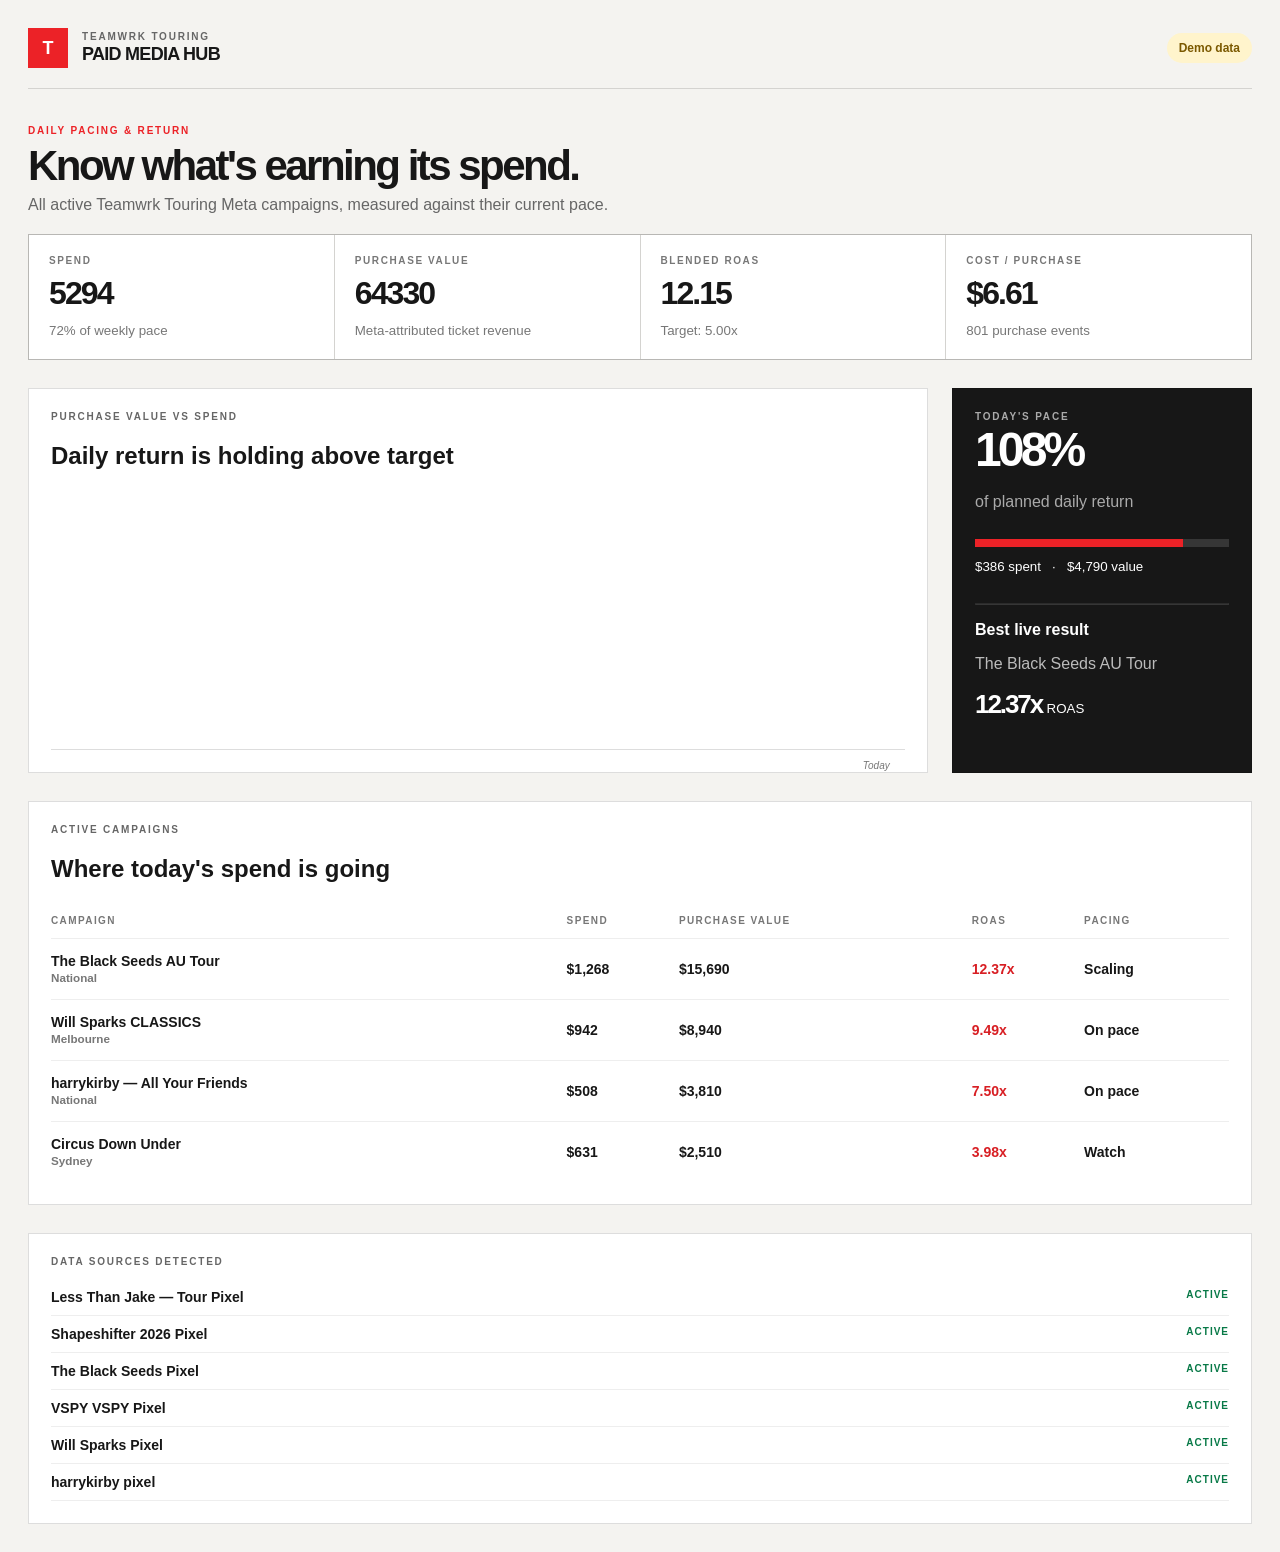
==== docs/index.html @ 202d3df2 "Add files via upload" ====
<!doctype html>
<html lang="en">
<head>
  <meta charset="utf-8" />
  <meta name="viewport" content="width=device-width,initial-scale=1" />
  <title>Teamwrk Touring — Paid Media Hub</title>
  <style>
    :root{--red:#ec2227;--ink:#171717;--paper:#f4f3f0}*{box-sizing:border-box}body{margin:0;background:var(--paper);color:var(--ink);font-family:Arial,Helvetica,sans-serif}.wrap{max-width:1400px;margin:auto;padding:28px}.top{display:flex;justify-content:space-between;align-items:center;border-bottom:1px solid #0002;padding-bottom:20px}.brand{display:flex;align-items:center;gap:14px}.mark{display:grid;place-items:center;background:var(--red);color:#fff;width:40px;height:40px;font-size:18px;font-weight:900}.eyebrow{margin:0;font-size:10px;letter-spacing:.18em;font-weight:bold;color:#666;text-transform:uppercase}.title{margin:2px 0 0;font-size:18px;letter-spacing:-.04em}.status{background:#fff4cc;color:#7b5900;padding:8px 12px;border-radius:999px;font-size:12px;font-weight:bold}.intro{padding:36px 0 20px}.intro .eyebrow{color:var(--red)}h1{font-size:42px;letter-spacing:-.06em;margin:6px 0}.intro p{margin:0;color:#666}.metrics{display:grid;grid-template-columns:repeat(4,1fr);gap:1px;background:#0002;border:1px solid #0002}.metric{background:#fff;padding:20px}.metric label{display:block;font-size:10px;font-weight:bold;letter-spacing:.16em;text-transform:uppercase;color:#777}.metric strong{display:block;font-size:32px;letter-spacing:-.06em;margin:9px 0}.metric small{color:#777}.grid{display:grid;grid-template-columns:1fr 300px;gap:24px;margin-top:28px}.card{background:#fff;border:1px solid #0002;padding:22px}.chart{height:260px;display:flex;align-items:end;gap:12px;border-bottom:1px solid #0002;padding:20px 4px 0}.bar{flex:1;min-width:8px;background:linear-gradient(#ec2227,#ff8b8b);position:relative}.bar:after{content:attr(data-day);position:absolute;bottom:-22px;left:50%;transform:translateX(-50%);font-size:10px;color:#777}.pace{background:#171717;color:#fff}.pace strong{font-size:48px;letter-spacing:-.08em}.track{height:8px;background:#fff2;margin:28px 0 10px}.track i{display:block;height:100%;width:82%;background:var(--red)}table{width:100%;border-collapse:collapse;margin-top:12px}th{text-align:left;padding:12px 0;font-size:10px;letter-spacing:.14em;text-transform:uppercase;color:#777}td{padding:14px 0;border-top:1px solid #0001;font-size:14px;font-weight:600}.roas{color:#d81f24;font-weight:900}.sources{margin-top:28px}.sources li{display:flex;justify-content:space-between;padding:10px 0;border-bottom:1px solid #0001;font-size:14px;font-weight:bold}.active{font-size:10px;letter-spacing:.1em;text-transform:uppercase;color:#087947}@media(max-width:760px){.wrap{padding:16px}.metrics{grid-template-columns:repeat(2,1fr)}.grid{grid-template-columns:1fr}h1{font-size:34px}.top{align-items:flex-start}.status{font-size:10px}.card{overflow-x:auto}}
  </style>
</head>
<body>
<main class="wrap">
  <header class="top"><div class="brand"><div class="mark">T</div><div><p class="eyebrow">Teamwrk Touring</p><h2 class="title">PAID MEDIA HUB</h2></div></div><span class="status" id="status">Demo data</span></header>
  <section class="intro"><p class="eyebrow">Daily pacing & return</p><h1>Know what&apos;s earning its spend.</h1><p>All active Teamwrk Touring Meta campaigns, measured against their current pace.</p></section>
  <section class="metrics"><div class="metric"><label>Spend</label><strong id="spend">$5,294</strong><small>72% of weekly pace</small></div><div class="metric"><label>Purchase value</label><strong id="value">$64,330</strong><small>Meta-attributed ticket revenue</small></div><div class="metric"><label>Blended ROAS</label><strong id="roas">12.15x</strong><small>Target: 5.00x</small></div><div class="metric"><label>Cost / purchase</label><strong>$6.61</strong><small>801 purchase events</small></div></section>
  <section class="grid"><div class="card"><p class="eyebrow">Purchase value vs spend</p><h2>Daily return is holding above target</h2><div class="chart" id="chart"></div></div><aside class="card pace"><p class="eyebrow" style="color:#aaa">Today&apos;s pace</p><strong>108%</strong><p style="color:#aaa">of planned daily return</p><div class="track"><i></i></div><small>$386 spent &nbsp; · &nbsp; $4,790 value</small><hr style="border-color:#fff2;margin:28px 0 16px"><b>Best live result</b><p style="color:#bbb">The Black Seeds AU Tour</p><strong style="font-size:26px">12.37x</strong> <small>ROAS</small></aside></section>
  <section class="card" style="margin-top:28px"><p class="eyebrow">Active campaigns</p><h2>Where today&apos;s spend is going</h2><table><thead><tr><th>Campaign</th><th>Spend</th><th>Purchase value</th><th>ROAS</th><th>Pacing</th></tr></thead><tbody id="campaigns"></tbody></table></section>
  <section class="card sources"><p class="eyebrow">Data sources detected</p><ul id="sources" style="list-style:none;padding:0;margin:12px 0 0"></ul></section>
</main>
<script>
const demo={summary:{spend:5294,value:64330,roas:12.15},daily:[2190,2780,1470,2150,3420,3060,3770,4310,4070,3360,4850,5270,5060,4790],campaigns:[["The Black Seeds AU Tour","National","$1,268","$15,690","12.37x","Scaling"],["Will Sparks CLASSICS","Melbourne","$942","$8,940","9.49x","On pace"],["harrykirby — All Your Friends","National","$508","$3,810","7.50x","On pace"],["Circus Down Under","Sydney","$631","$2,510","3.98x","Watch"]],sources:["Less Than Jake — Tour Pixel","Shapeshifter 2026 Pixel","The Black Seeds Pixel","VSPY VSPY Pixel","Will Sparks Pixel","harrykirby pixel"]};
function render(d){document.querySelector("#spend").textContent=d.summary.spend;document.querySelector("#value").textContent=d.summary.value;document.querySelector("#roas").textContent=d.summary.roas;const max=Math.max(...d.daily);document.querySelector("#chart").innerHTML=d.daily.map((v,i)=>'<i class="bar" data-day="'+(i===d.daily.length-1?"Today":"")+'" style="height:"+(v/max*92)+"%"></i>').join("");document.querySelector("#campaigns").innerHTML=d.campaigns.map(c=>'<tr><td>'+c[0]+'<br><small style="color:#777">'+c[1]+'</small></td><td>'+c[2]+'</td><td>'+c[3]+'</td><td class="roas">'+c[4]+'</td><td>'+c[5]+'</td></tr>').join("");document.querySelector("#sources").innerHTML=d.sources.map(s=>'<li><span>'+s+'</span><span class="active">Active</span></li>').join("")}
render(demo);fetch("./data/meta-insights.json").then(r=>r.ok?r.json():Promise.reject()).then(d=>{if(d.summary){render(d);document.querySelector("#status").textContent="Live Meta data";document.querySelector("#status").style.cssText="background:#dff7e9;color:#087947"}}).catch(()=>{});
</script>
</body></html>
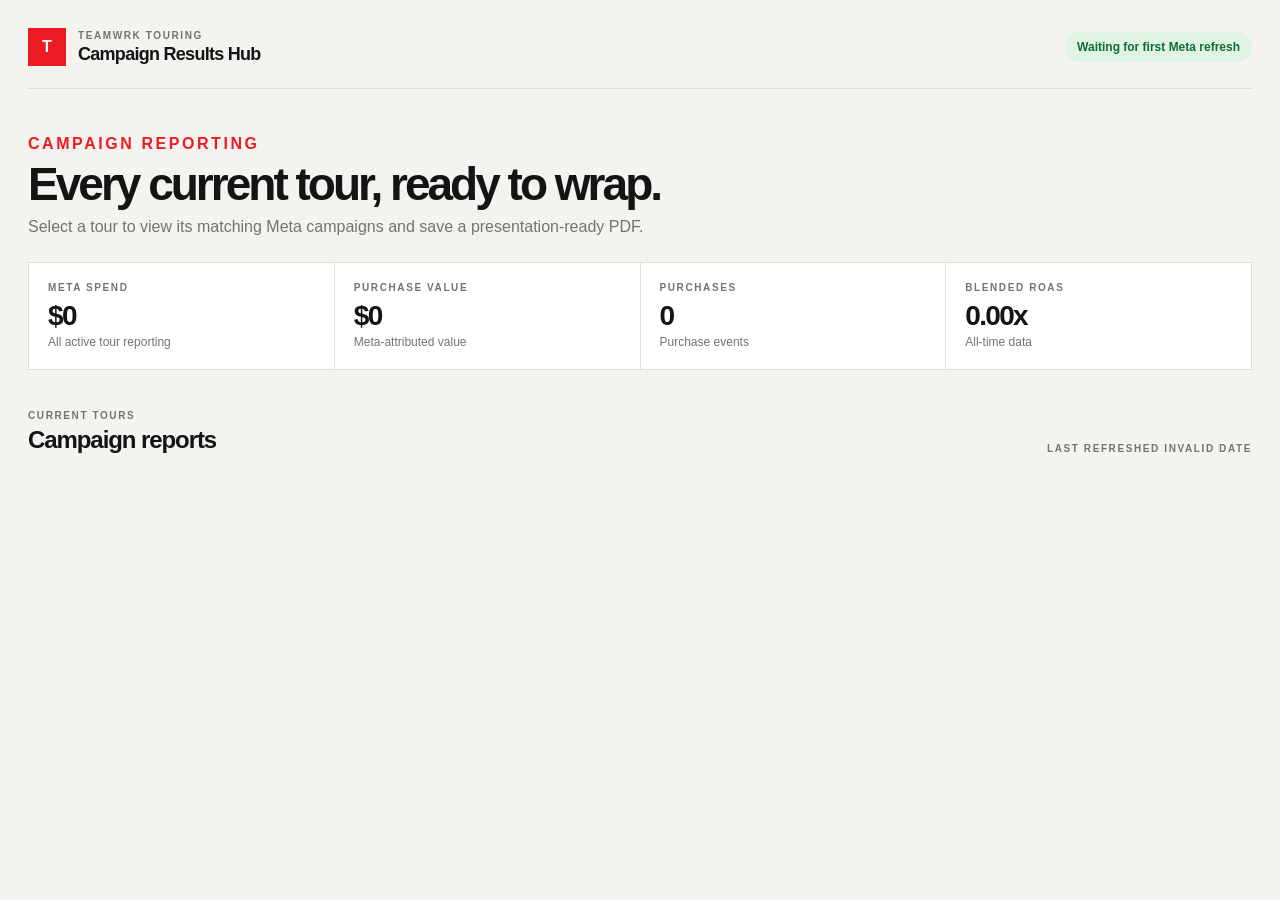
==== commit 836b6d3a: "Add files via upload" ====
--- a/docs/index.html
+++ b/docs/index.html
@@ -1,25 +1,7 @@
 <!doctype html>
-<html lang="en">
-<head>
-  <meta charset="utf-8" />
-  <meta name="viewport" content="width=device-width,initial-scale=1" />
-  <title>Teamwrk Touring — Paid Media Hub</title>
-  <style>
-    :root{--red:#ec2227;--ink:#171717;--paper:#f4f3f0}*{box-sizing:border-box}body{margin:0;background:var(--paper);color:var(--ink);font-family:Arial,Helvetica,sans-serif}.wrap{max-width:1400px;margin:auto;padding:28px}.top{display:flex;justify-content:space-between;align-items:center;border-bottom:1px solid #0002;padding-bottom:20px}.brand{display:flex;align-items:center;gap:14px}.mark{display:grid;place-items:center;background:var(--red);color:#fff;width:40px;height:40px;font-size:18px;font-weight:900}.eyebrow{margin:0;font-size:10px;letter-spacing:.18em;font-weight:bold;color:#666;text-transform:uppercase}.title{margin:2px 0 0;font-size:18px;letter-spacing:-.04em}.status{background:#fff4cc;color:#7b5900;padding:8px 12px;border-radius:999px;font-size:12px;font-weight:bold}.intro{padding:36px 0 20px}.intro .eyebrow{color:var(--red)}h1{font-size:42px;letter-spacing:-.06em;margin:6px 0}.intro p{margin:0;color:#666}.metrics{display:grid;grid-template-columns:repeat(4,1fr);gap:1px;background:#0002;border:1px solid #0002}.metric{background:#fff;padding:20px}.metric label{display:block;font-size:10px;font-weight:bold;letter-spacing:.16em;text-transform:uppercase;color:#777}.metric strong{display:block;font-size:32px;letter-spacing:-.06em;margin:9px 0}.metric small{color:#777}.grid{display:grid;grid-template-columns:1fr 300px;gap:24px;margin-top:28px}.card{background:#fff;border:1px solid #0002;padding:22px}.chart{height:260px;display:flex;align-items:end;gap:12px;border-bottom:1px solid #0002;padding:20px 4px 0}.bar{flex:1;min-width:8px;background:linear-gradient(#ec2227,#ff8b8b);position:relative}.bar:after{content:attr(data-day);position:absolute;bottom:-22px;left:50%;transform:translateX(-50%);font-size:10px;color:#777}.pace{background:#171717;color:#fff}.pace strong{font-size:48px;letter-spacing:-.08em}.track{height:8px;background:#fff2;margin:28px 0 10px}.track i{display:block;height:100%;width:82%;background:var(--red)}table{width:100%;border-collapse:collapse;margin-top:12px}th{text-align:left;padding:12px 0;font-size:10px;letter-spacing:.14em;text-transform:uppercase;color:#777}td{padding:14px 0;border-top:1px solid #0001;font-size:14px;font-weight:600}.roas{color:#d81f24;font-weight:900}.sources{margin-top:28px}.sources li{display:flex;justify-content:space-between;padding:10px 0;border-bottom:1px solid #0001;font-size:14px;font-weight:bold}.active{font-size:10px;letter-spacing:.1em;text-transform:uppercase;color:#087947}@media(max-width:760px){.wrap{padding:16px}.metrics{grid-template-columns:repeat(2,1fr)}.grid{grid-template-columns:1fr}h1{font-size:34px}.top{align-items:flex-start}.status{font-size:10px}.card{overflow-x:auto}}
-  </style>
-</head>
-<body>
-<main class="wrap">
-  <header class="top"><div class="brand"><div class="mark">T</div><div><p class="eyebrow">Teamwrk Touring</p><h2 class="title">PAID MEDIA HUB</h2></div></div><span class="status" id="status">Demo data</span></header>
-  <section class="intro"><p class="eyebrow">Daily pacing & return</p><h1>Know what&apos;s earning its spend.</h1><p>All active Teamwrk Touring Meta campaigns, measured against their current pace.</p></section>
-  <section class="metrics"><div class="metric"><label>Spend</label><strong id="spend">$5,294</strong><small>72% of weekly pace</small></div><div class="metric"><label>Purchase value</label><strong id="value">$64,330</strong><small>Meta-attributed ticket revenue</small></div><div class="metric"><label>Blended ROAS</label><strong id="roas">12.15x</strong><small>Target: 5.00x</small></div><div class="metric"><label>Cost / purchase</label><strong>$6.61</strong><small>801 purchase events</small></div></section>
-  <section class="grid"><div class="card"><p class="eyebrow">Purchase value vs spend</p><h2>Daily return is holding above target</h2><div class="chart" id="chart"></div></div><aside class="card pace"><p class="eyebrow" style="color:#aaa">Today&apos;s pace</p><strong>108%</strong><p style="color:#aaa">of planned daily return</p><div class="track"><i></i></div><small>$386 spent &nbsp; · &nbsp; $4,790 value</small><hr style="border-color:#fff2;margin:28px 0 16px"><b>Best live result</b><p style="color:#bbb">The Black Seeds AU Tour</p><strong style="font-size:26px">12.37x</strong> <small>ROAS</small></aside></section>
-  <section class="card" style="margin-top:28px"><p class="eyebrow">Active campaigns</p><h2>Where today&apos;s spend is going</h2><table><thead><tr><th>Campaign</th><th>Spend</th><th>Purchase value</th><th>ROAS</th><th>Pacing</th></tr></thead><tbody id="campaigns"></tbody></table></section>
-  <section class="card sources"><p class="eyebrow">Data sources detected</p><ul id="sources" style="list-style:none;padding:0;margin:12px 0 0"></ul></section>
-</main>
-<script>
-const demo={summary:{spend:5294,value:64330,roas:12.15},daily:[2190,2780,1470,2150,3420,3060,3770,4310,4070,3360,4850,5270,5060,4790],campaigns:[["The Black Seeds AU Tour","National","$1,268","$15,690","12.37x","Scaling"],["Will Sparks CLASSICS","Melbourne","$942","$8,940","9.49x","On pace"],["harrykirby — All Your Friends","National","$508","$3,810","7.50x","On pace"],["Circus Down Under","Sydney","$631","$2,510","3.98x","Watch"]],sources:["Less Than Jake — Tour Pixel","Shapeshifter 2026 Pixel","The Black Seeds Pixel","VSPY VSPY Pixel","Will Sparks Pixel","harrykirby pixel"]};
-function render(d){document.querySelector("#spend").textContent=d.summary.spend;document.querySelector("#value").textContent=d.summary.value;document.querySelector("#roas").textContent=d.summary.roas;const max=Math.max(...d.daily);document.querySelector("#chart").innerHTML=d.daily.map((v,i)=>'<i class="bar" data-day="'+(i===d.daily.length-1?"Today":"")+'" style="height:"+(v/max*92)+"%"></i>').join("");document.querySelector("#campaigns").innerHTML=d.campaigns.map(c=>'<tr><td>'+c[0]+'<br><small style="color:#777">'+c[1]+'</small></td><td>'+c[2]+'</td><td>'+c[3]+'</td><td class="roas">'+c[4]+'</td><td>'+c[5]+'</td></tr>').join("");document.querySelector("#sources").innerHTML=d.sources.map(s=>'<li><span>'+s+'</span><span class="active">Active</span></li>').join("")}
-render(demo);fetch("./data/meta-insights.json").then(r=>r.ok?r.json():Promise.reject()).then(d=>{if(d.summary){render(d);document.querySelector("#status").textContent="Live Meta data";document.querySelector("#status").style.cssText="background:#dff7e9;color:#087947"}}).catch(()=>{});
-</script>
-</body></html>
+<html lang="en"><head><meta charset="utf-8"><meta name="viewport" content="width=device-width, initial-scale=1"><title>Teamwrk Touring | Campaign Results</title><style>
+:root{--red:#ed1c24;--ink:#141414;--muted:#737373;--line:#dedddb;--paper:#f4f3f0;--white:#fff}*{box-sizing:border-box}body{margin:0;background:var(--paper);color:var(--ink);font-family:Arial,Helvetica,sans-serif}.shell{max-width:1280px;margin:auto;padding:28px}.top{display:flex;justify-content:space-between;align-items:center;border-bottom:1px solid var(--line);padding-bottom:22px}.brand{display:flex;align-items:center;gap:12px}.mark{width:38px;height:38px;display:grid;place-items:center;background:var(--red);color:#fff;font-weight:900}.eyebrow{font-size:10px;letter-spacing:.16em;text-transform:uppercase;color:var(--muted);font-weight:800;margin:0}.brand h1{font-size:18px;letter-spacing:-.04em;margin:3px 0 0}.live{font-size:12px;font-weight:bold;background:#e0f4e6;color:#126b35;padding:8px 12px;border-radius:999px}.intro{padding:46px 0 26px}.intro .eyebrow{color:var(--red)}.intro h2{font-size:46px;letter-spacing:-.065em;line-height:.96;max-width:650px;margin:9px 0 12px}.intro p{margin:0;color:var(--muted);font-size:16px}.summary{display:grid;grid-template-columns:repeat(4,1fr);gap:1px;background:var(--line);border:1px solid var(--line)}.stat{background:var(--white);padding:19px}.stat strong{font-size:28px;letter-spacing:-.06em;display:block;margin-top:7px}.stat small{font-size:12px;color:var(--muted)}.section-head{display:flex;justify-content:space-between;align-items:end;margin:40px 0 14px}.section-head h3{font-size:24px;letter-spacing:-.045em;margin:5px 0 0}.tour-grid{display:grid;grid-template-columns:repeat(3,1fr);gap:12px}.tour{appearance:none;width:100%;text-align:left;border:1px solid var(--line);background:#fff;padding:19px;cursor:pointer;min-height:162px;transition:.15s}.tour:hover,.tour:focus{border-color:var(--ink);transform:translateY(-2px)}.tour .tour-top{display:flex;justify-content:space-between;gap:12px}.tour h4{font-size:20px;letter-spacing:-.045em;margin:8px 0}.tour p{font-size:12px;color:var(--muted);margin:0;line-height:1.45}.badge{font-size:10px;text-transform:uppercase;letter-spacing:.1em;font-weight:bold;color:var(--red);white-space:nowrap}.amount{margin-top:19px;font-size:13px;font-weight:bold}.amount b{font-size:17px;letter-spacing:-.04em}dialog{width:min(940px,calc(100vw - 28px));border:0;padding:0;box-shadow:0 24px 80px #0005;background:#fff}.dialog-bar{display:flex;justify-content:space-between;align-items:center;padding:16px 20px;border-bottom:1px solid var(--line);position:sticky;top:0;background:#fff;z-index:1}.dialog-bar button{appearance:none;border:0;background:var(--ink);color:#fff;padding:11px 14px;font-weight:bold;cursor:pointer}.dialog-bar .close{background:#eee;color:#222}.report{padding:34px}.report-title{display:flex;justify-content:space-between;gap:20px;border-bottom:3px solid var(--ink);padding-bottom:22px}.report-title h2{margin:6px 0 0;font-size:38px;letter-spacing:-.06em}.report-title p{color:var(--muted);margin:6px 0 0;font-size:13px}.report-metrics{display:grid;grid-template-columns:repeat(4,1fr);gap:1px;background:var(--line);border:1px solid var(--line);margin:26px 0}.report-metrics div{background:#f7f7f6;padding:17px}.report-metrics strong{font-size:24px;letter-spacing:-.05em;display:block;margin-top:5px}table{border-collapse:collapse;width:100%;font-size:13px}th{text-align:left;text-transform:uppercase;letter-spacing:.1em;color:var(--muted);font-size:10px;padding:11px 8px;border-bottom:1px solid var(--line)}td{padding:14px 8px;border-bottom:1px solid var(--line);vertical-align:top}td:not(:first-child),th:not(:first-child){text-align:right}.report-footer{font-size:11px;color:var(--muted);margin-top:24px}.no-results{padding:24px;background:#f7f7f6;color:var(--muted)}@media(max-width:800px){.shell{padding:18px}.intro h2{font-size:37px}.summary,.report-metrics{grid-template-columns:repeat(2,1fr)}.tour-grid{grid-template-columns:1fr}.report{padding:22px}.report-title h2{font-size:31px}.report-title{display:block}.dialog-bar{align-items:flex-start;gap:12px}}@media print{body{background:#fff}.dialog-bar{display:none}dialog{display:block!important;position:static;width:100%;box-shadow:none}.report{padding:0}.report-title h2{font-size:30px}.report-metrics strong{font-size:20px}@page{size:A4;margin:14mm}}
+</style></head><body><main class="shell"><header class="top"><div class="brand"><div class="mark">T</div><div><p class="eyebrow">Teamwrk Touring</p><h1>Campaign Results Hub</h1></div></div><span class="live" id="status">Loading Meta data</span></header><section class="intro"><p class="eyebrow">Campaign reporting</p><h2>Every current tour, ready to wrap.</h2><p>Select a tour to view its matching Meta campaigns and save a presentation-ready PDF.</p></section><section class="summary" id="summary"></section><section><div class="section-head"><div><p class="eyebrow">Current tours</p><h3>Campaign reports</h3></div><p class="eyebrow" id="updated"></p></div><div class="tour-grid" id="tours"></div></section></main><dialog id="reportDialog"><div class="dialog-bar"><b>Tour campaign report</b><div><button id="downloadPdf">Download PDF</button><button class="close" id="closeDialog">Close</button></div></div><article class="report" id="report"></article></dialog><script>
+const tours=[['MKTO','Australian Tour',['mkto']],['Brother Ali','Australian Tour',['brother ali']],['Dan Does Footy','Podcast',['dan does footy','ddf']],['28 Days','30 Year Anniversary Tour',['28 days']],['VSPY VSPY','40th Anniversary Tour',['vspy']],['SOULWAVE','Dance Competition 2026',['soulwave']],['You Am I',"'Strung Up' Australian Tour",['you am i','yai']],['harrykirby','All Your Friends Tour',['harrykirby','harry kirby']],['Less Than Jake','Circus Down Under Tour',['less than jake','ltj','circus down under']],['Talib Kweli','Australian Tour 2026',['talib kweli']],['The Black Seeds','Australian Tour 2026',['the black seeds','black seeds']],['Eric Hutchinson','Australian Tour',['eric hutchinson']],['Shapeshifter','Soulstice 20th Anniversary Tour',['shapeshifter']],['Good Things Festival','2026',['good things']],['Clutch','Vegetable, Mineral, Man, Or Beast?',['clutch']],['Will Sparks','CLASSICS',['will sparks','classics']]];
+const fmt=n=>new Intl.NumberFormat('en-AU',{style:'currency',currency:'AUD',maximumFractionDigits:0}).format(n||0),int=n=>new Intl.NumberFormat('en-AU').format(n||0),sum=(r,k)=>r.reduce((a,x)=>a+(Number(x[k])||0),0),esc=s=>String(s).replace(/[&<>"']/g,c=>({'&':'&amp;','<':'&lt;','>':'&gt;','"':'&quot;',"'":'&#39;'}[c]));let meta={campaigns:[],totals:{}};function matching(t){return meta.campaigns.filter(c=>t[2].some(term=>c.name.toLowerCase().includes(term)))}function render(){let x=meta.totals||{};document.querySelector('#summary').innerHTML=[['Meta spend',fmt(x.spend),'All active tour reporting'],['Purchase value',fmt(x.revenue),'Meta-attributed value'],['Purchases',int(x.purchases),'Purchase events'],['Blended ROAS',((x.revenue/x.spend)||0).toFixed(2)+'x','All-time data']].map(a=>`<div class="stat"><p class="eyebrow">${a[0]}</p><strong>${a[1]}</strong><small>${a[2]}</small></div>`).join('');document.querySelector('#tours').innerHTML=tours.map((t,i)=>{let r=matching(t),s=sum(r,'spend'),v=sum(r,'revenue');return `<button class="tour" data-tour="${i}"><div class="tour-top"><span class="badge">${r.length?r.length+' campaign'+(r.length===1?'':'s'):'No match yet'}</span><span>→</span></div><h4>${esc(t[0])}</h4><p>${esc(t[1])}</p><div class="amount">${r.length?`Spend <b>${fmt(s)}</b> &nbsp;·&nbsp; ${((v/s)||0).toFixed(2)}x ROAS`:'Add a matching campaign name in Meta to populate this report.'}</div></button>`}).join('');document.querySelectorAll('[data-tour]').forEach(b=>b.onclick=()=>openTour(tours[b.dataset.tour]))}function openTour(t){let r=matching(t),s=sum(r,'spend'),v=sum(r,'revenue'),p=sum(r,'purchases');document.querySelector('#report').innerHTML=`<header class="report-title"><div><p class="eyebrow">Teamwrk Touring · Meta campaign report</p><h2>${esc(t[0])}</h2><p>${esc(t[1])}</p></div><p>Reporting period: all time<br>Generated ${new Date().toLocaleDateString('en-AU')}</p></header><section class="report-metrics"><div><p class="eyebrow">Spend</p><strong>${fmt(s)}</strong></div><div><p class="eyebrow">Purchase value</p><strong>${fmt(v)}</strong></div><div><p class="eyebrow">ROAS</p><strong>${((v/s)||0).toFixed(2)}x</strong></div><div><p class="eyebrow">Purchases</p><strong>${int(p)}</strong></div></section>${r.length?`<table><thead><tr><th>Meta campaign</th><th>Spend</th><th>Purchase value</th><th>ROAS</th><th>Purchases</th><th>Clicks</th></tr></thead><tbody>${r.map(a=>`<tr><td>${esc(a.name)}</td><td>${fmt(a.spend)}</td><td>${fmt(a.revenue)}</td><td>${((a.revenue/a.spend)||0).toFixed(2)}x</td><td>${int(a.purchases)}</td><td>${int(a.clicks)}</td></tr>`).join('')}</tbody></table>`:'<div class="no-results">No Meta campaigns currently match this tour. A campaign will be added automatically when its name contains a recognised tour term.</div>'}<p class="report-footer">Source: Meta Ads Manager · Campaign-level, all-time results · Generated by Teamwrk Touring Campaign Results Hub</p>`;document.querySelector('#reportDialog').showModal()}document.querySelector('#closeDialog').onclick=()=>document.querySelector('#reportDialog').close();document.querySelector('#downloadPdf').onclick=()=>window.print();fetch('./data/meta-insights.json').then(r=>r.ok?r.json():Promise.reject()).then(d=>{meta=d;document.querySelector('#status').textContent='Live Meta data';document.querySelector('#updated').textContent='Last refreshed '+new Date(d.updatedAt).toLocaleString('en-AU');render()}).catch(()=>{document.querySelector('#status').textContent='Waiting for first Meta refresh';render()});
+</script></body></html>
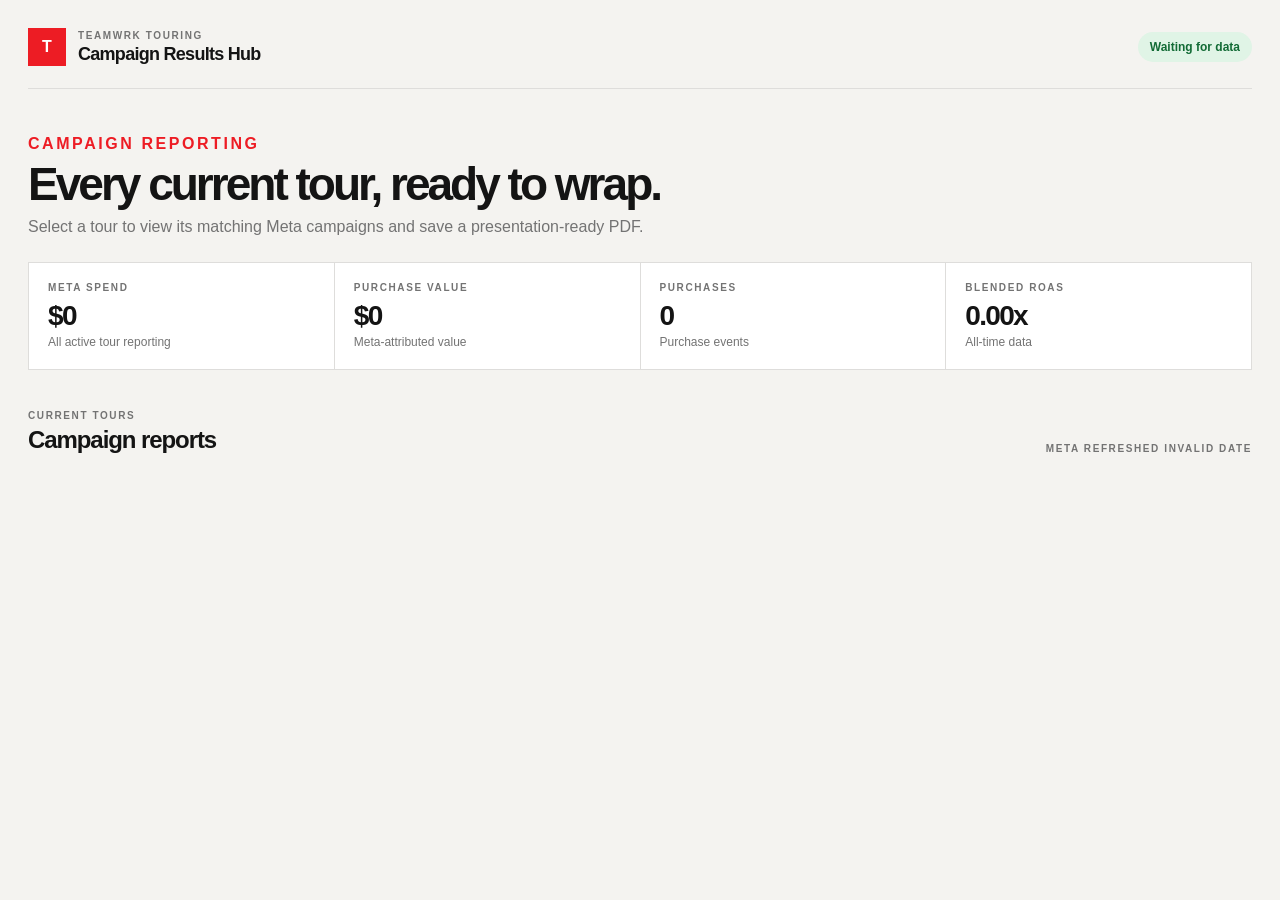
==== commit baac08d0: "Add files via upload" ====
--- a/docs/index.html
+++ b/docs/index.html
@@ -3,5 +3,5 @@
 :root{--red:#ed1c24;--ink:#141414;--muted:#737373;--line:#dedddb;--paper:#f4f3f0;--white:#fff}*{box-sizing:border-box}body{margin:0;background:var(--paper);color:var(--ink);font-family:Arial,Helvetica,sans-serif}.shell{max-width:1280px;margin:auto;padding:28px}.top{display:flex;justify-content:space-between;align-items:center;border-bottom:1px solid var(--line);padding-bottom:22px}.brand{display:flex;align-items:center;gap:12px}.mark{width:38px;height:38px;display:grid;place-items:center;background:var(--red);color:#fff;font-weight:900}.eyebrow{font-size:10px;letter-spacing:.16em;text-transform:uppercase;color:var(--muted);font-weight:800;margin:0}.brand h1{font-size:18px;letter-spacing:-.04em;margin:3px 0 0}.live{font-size:12px;font-weight:bold;background:#e0f4e6;color:#126b35;padding:8px 12px;border-radius:999px}.intro{padding:46px 0 26px}.intro .eyebrow{color:var(--red)}.intro h2{font-size:46px;letter-spacing:-.065em;line-height:.96;max-width:650px;margin:9px 0 12px}.intro p{margin:0;color:var(--muted);font-size:16px}.summary{display:grid;grid-template-columns:repeat(4,1fr);gap:1px;background:var(--line);border:1px solid var(--line)}.stat{background:var(--white);padding:19px}.stat strong{font-size:28px;letter-spacing:-.06em;display:block;margin-top:7px}.stat small{font-size:12px;color:var(--muted)}.section-head{display:flex;justify-content:space-between;align-items:end;margin:40px 0 14px}.section-head h3{font-size:24px;letter-spacing:-.045em;margin:5px 0 0}.tour-grid{display:grid;grid-template-columns:repeat(3,1fr);gap:12px}.tour{appearance:none;width:100%;text-align:left;border:1px solid var(--line);background:#fff;padding:19px;cursor:pointer;min-height:162px;transition:.15s}.tour:hover,.tour:focus{border-color:var(--ink);transform:translateY(-2px)}.tour .tour-top{display:flex;justify-content:space-between;gap:12px}.tour h4{font-size:20px;letter-spacing:-.045em;margin:8px 0}.tour p{font-size:12px;color:var(--muted);margin:0;line-height:1.45}.badge{font-size:10px;text-transform:uppercase;letter-spacing:.1em;font-weight:bold;color:var(--red);white-space:nowrap}.amount{margin-top:19px;font-size:13px;font-weight:bold}.amount b{font-size:17px;letter-spacing:-.04em}dialog{width:min(940px,calc(100vw - 28px));border:0;padding:0;box-shadow:0 24px 80px #0005;background:#fff}.dialog-bar{display:flex;justify-content:space-between;align-items:center;padding:16px 20px;border-bottom:1px solid var(--line);position:sticky;top:0;background:#fff;z-index:1}.dialog-bar button{appearance:none;border:0;background:var(--ink);color:#fff;padding:11px 14px;font-weight:bold;cursor:pointer}.dialog-bar .close{background:#eee;color:#222}.report{padding:34px}.report-title{display:flex;justify-content:space-between;gap:20px;border-bottom:3px solid var(--ink);padding-bottom:22px}.report-title h2{margin:6px 0 0;font-size:38px;letter-spacing:-.06em}.report-title p{color:var(--muted);margin:6px 0 0;font-size:13px}.report-metrics{display:grid;grid-template-columns:repeat(4,1fr);gap:1px;background:var(--line);border:1px solid var(--line);margin:26px 0}.report-metrics div{background:#f7f7f6;padding:17px}.report-metrics strong{font-size:24px;letter-spacing:-.05em;display:block;margin-top:5px}table{border-collapse:collapse;width:100%;font-size:13px}th{text-align:left;text-transform:uppercase;letter-spacing:.1em;color:var(--muted);font-size:10px;padding:11px 8px;border-bottom:1px solid var(--line)}td{padding:14px 8px;border-bottom:1px solid var(--line);vertical-align:top}td:not(:first-child),th:not(:first-child){text-align:right}.report-footer{font-size:11px;color:var(--muted);margin-top:24px}.no-results{padding:24px;background:#f7f7f6;color:var(--muted)}@media(max-width:800px){.shell{padding:18px}.intro h2{font-size:37px}.summary,.report-metrics{grid-template-columns:repeat(2,1fr)}.tour-grid{grid-template-columns:1fr}.report{padding:22px}.report-title h2{font-size:31px}.report-title{display:block}.dialog-bar{align-items:flex-start;gap:12px}}@media print{body{background:#fff}.dialog-bar{display:none}dialog{display:block!important;position:static;width:100%;box-shadow:none}.report{padding:0}.report-title h2{font-size:30px}.report-metrics strong{font-size:20px}@page{size:A4;margin:14mm}}
 </style></head><body><main class="shell"><header class="top"><div class="brand"><div class="mark">T</div><div><p class="eyebrow">Teamwrk Touring</p><h1>Campaign Results Hub</h1></div></div><span class="live" id="status">Loading Meta data</span></header><section class="intro"><p class="eyebrow">Campaign reporting</p><h2>Every current tour, ready to wrap.</h2><p>Select a tour to view its matching Meta campaigns and save a presentation-ready PDF.</p></section><section class="summary" id="summary"></section><section><div class="section-head"><div><p class="eyebrow">Current tours</p><h3>Campaign reports</h3></div><p class="eyebrow" id="updated"></p></div><div class="tour-grid" id="tours"></div></section></main><dialog id="reportDialog"><div class="dialog-bar"><b>Tour campaign report</b><div><button id="downloadPdf">Download PDF</button><button class="close" id="closeDialog">Close</button></div></div><article class="report" id="report"></article></dialog><script>
 const tours=[['MKTO','Australian Tour',['mkto']],['Brother Ali','Australian Tour',['brother ali']],['Dan Does Footy','Podcast',['dan does footy','ddf']],['28 Days','30 Year Anniversary Tour',['28 days']],['VSPY VSPY','40th Anniversary Tour',['vspy']],['SOULWAVE','Dance Competition 2026',['soulwave']],['You Am I',"'Strung Up' Australian Tour",['you am i','yai']],['harrykirby','All Your Friends Tour',['harrykirby','harry kirby']],['Less Than Jake','Circus Down Under Tour',['less than jake','ltj','circus down under']],['Talib Kweli','Australian Tour 2026',['talib kweli']],['The Black Seeds','Australian Tour 2026',['the black seeds','black seeds']],['Eric Hutchinson','Australian Tour',['eric hutchinson']],['Shapeshifter','Soulstice 20th Anniversary Tour',['shapeshifter']],['Good Things Festival','2026',['good things']],['Clutch','Vegetable, Mineral, Man, Or Beast?',['clutch']],['Will Sparks','CLASSICS',['will sparks','classics']]];
-const fmt=n=>new Intl.NumberFormat('en-AU',{style:'currency',currency:'AUD',maximumFractionDigits:0}).format(n||0),int=n=>new Intl.NumberFormat('en-AU').format(n||0),sum=(r,k)=>r.reduce((a,x)=>a+(Number(x[k])||0),0),esc=s=>String(s).replace(/[&<>"']/g,c=>({'&':'&amp;','<':'&lt;','>':'&gt;','"':'&quot;',"'":'&#39;'}[c]));let meta={campaigns:[],totals:{}};function matching(t){return meta.campaigns.filter(c=>t[2].some(term=>c.name.toLowerCase().includes(term)))}function render(){let x=meta.totals||{};document.querySelector('#summary').innerHTML=[['Meta spend',fmt(x.spend),'All active tour reporting'],['Purchase value',fmt(x.revenue),'Meta-attributed value'],['Purchases',int(x.purchases),'Purchase events'],['Blended ROAS',((x.revenue/x.spend)||0).toFixed(2)+'x','All-time data']].map(a=>`<div class="stat"><p class="eyebrow">${a[0]}</p><strong>${a[1]}</strong><small>${a[2]}</small></div>`).join('');document.querySelector('#tours').innerHTML=tours.map((t,i)=>{let r=matching(t),s=sum(r,'spend'),v=sum(r,'revenue');return `<button class="tour" data-tour="${i}"><div class="tour-top"><span class="badge">${r.length?r.length+' campaign'+(r.length===1?'':'s'):'No match yet'}</span><span>→</span></div><h4>${esc(t[0])}</h4><p>${esc(t[1])}</p><div class="amount">${r.length?`Spend <b>${fmt(s)}</b> &nbsp;·&nbsp; ${((v/s)||0).toFixed(2)}x ROAS`:'Add a matching campaign name in Meta to populate this report.'}</div></button>`}).join('');document.querySelectorAll('[data-tour]').forEach(b=>b.onclick=()=>openTour(tours[b.dataset.tour]))}function openTour(t){let r=matching(t),s=sum(r,'spend'),v=sum(r,'revenue'),p=sum(r,'purchases');document.querySelector('#report').innerHTML=`<header class="report-title"><div><p class="eyebrow">Teamwrk Touring · Meta campaign report</p><h2>${esc(t[0])}</h2><p>${esc(t[1])}</p></div><p>Reporting period: all time<br>Generated ${new Date().toLocaleDateString('en-AU')}</p></header><section class="report-metrics"><div><p class="eyebrow">Spend</p><strong>${fmt(s)}</strong></div><div><p class="eyebrow">Purchase value</p><strong>${fmt(v)}</strong></div><div><p class="eyebrow">ROAS</p><strong>${((v/s)||0).toFixed(2)}x</strong></div><div><p class="eyebrow">Purchases</p><strong>${int(p)}</strong></div></section>${r.length?`<table><thead><tr><th>Meta campaign</th><th>Spend</th><th>Purchase value</th><th>ROAS</th><th>Purchases</th><th>Clicks</th></tr></thead><tbody>${r.map(a=>`<tr><td>${esc(a.name)}</td><td>${fmt(a.spend)}</td><td>${fmt(a.revenue)}</td><td>${((a.revenue/a.spend)||0).toFixed(2)}x</td><td>${int(a.purchases)}</td><td>${int(a.clicks)}</td></tr>`).join('')}</tbody></table>`:'<div class="no-results">No Meta campaigns currently match this tour. A campaign will be added automatically when its name contains a recognised tour term.</div>'}<p class="report-footer">Source: Meta Ads Manager · Campaign-level, all-time results · Generated by Teamwrk Touring Campaign Results Hub</p>`;document.querySelector('#reportDialog').showModal()}document.querySelector('#closeDialog').onclick=()=>document.querySelector('#reportDialog').close();document.querySelector('#downloadPdf').onclick=()=>window.print();fetch('./data/meta-insights.json').then(r=>r.ok?r.json():Promise.reject()).then(d=>{meta=d;document.querySelector('#status').textContent='Live Meta data';document.querySelector('#updated').textContent='Last refreshed '+new Date(d.updatedAt).toLocaleString('en-AU');render()}).catch(()=>{document.querySelector('#status').textContent='Waiting for first Meta refresh';render()});
+const fmt=n=>new Intl.NumberFormat('en-AU',{style:'currency',currency:'AUD',maximumFractionDigits:0}).format(n||0),int=n=>new Intl.NumberFormat('en-AU').format(n||0),sum=(r,k)=>r.reduce((a,x)=>a+(Number(x[k])||0),0),esc=s=>String(s).replace(/[&<>"']/g,c=>({'&':'&amp;','<':'&lt;','>':'&gt;','"':'&quot;',"'":'&#39;'}[c]));let meta={campaigns:[],totals:{}},audience=[];function matching(t){return meta.campaigns.filter(c=>t[2].some(term=>c.name.toLowerCase().includes(term)))}function sends(t){return audience.filter(x=>x.tour===t[0])}function render(){let x=meta.totals||{};document.querySelector('#summary').innerHTML=[['Meta spend',fmt(x.spend),'All active tour reporting'],['Purchase value',fmt(x.revenue),'Meta-attributed value'],['Purchases',int(x.purchases),'Purchase events'],['Blended ROAS',((x.revenue/x.spend)||0).toFixed(2)+'x','All-time data']].map(a=>`<div class="stat"><p class="eyebrow">${a[0]}</p><strong>${a[1]}</strong><small>${a[2]}</small></div>`).join('');document.querySelector('#tours').innerHTML=tours.map((t,i)=>{let r=matching(t),e=sends(t),s=sum(r,'spend'),v=sum(r,'revenue');return `<button class="tour" data-tour="${i}"><div class="tour-top"><span class="badge">${r.length?r.length+' Meta':'No Meta'} · ${e.length} AR send${e.length===1?'':'s'}</span><span>→</span></div><h4>${esc(t[0])}</h4><p>${esc(t[1])}</p><div class="amount">${r.length?`Spend <b>${fmt(s)}</b> &nbsp;·&nbsp; ${((v/s)||0).toFixed(2)}x ROAS`:'No matching Meta campaign yet'}</div></button>`}).join('');document.querySelectorAll('[data-tour]').forEach(b=>b.onclick=()=>openTour(tours[b.dataset.tour]))}function openTour(t){let r=matching(t),e=sends(t),s=sum(r,'spend'),v=sum(r,'revenue'),p=sum(r,'purchases'),edm=e.filter(a=>a.type==='Email').length,sms=e.filter(a=>a.type==='SMS').length;document.querySelector('#report').innerHTML=`<header class="report-title"><div><p class="eyebrow">Teamwrk Touring · campaign report</p><h2>${esc(t[0])}</h2><p>${esc(t[1])}</p></div><p>Reporting period: all time<br>Generated ${new Date().toLocaleDateString('en-AU')}</p></header><section class="report-metrics"><div><p class="eyebrow">Spend</p><strong>${fmt(s)}</strong></div><div><p class="eyebrow">Purchase value</p><strong>${fmt(v)}</strong></div><div><p class="eyebrow">ROAS</p><strong>${((v/s)||0).toFixed(2)}x</strong></div><div><p class="eyebrow">Purchases</p><strong>${int(p)}</strong></div></section><p class="eyebrow" style="margin:24px 0 6px">Meta campaigns</p>${r.length?`<table><thead><tr><th>Campaign</th><th>Spend</th><th>Purchase value</th><th>ROAS</th><th>Purchases</th><th>Clicks</th></tr></thead><tbody>${r.map(a=>`<tr><td>${esc(a.name)}</td><td>${fmt(a.spend)}</td><td>${fmt(a.revenue)}</td><td>${((a.revenue/a.spend)||0).toFixed(2)}x</td><td>${int(a.purchases)}</td><td>${int(a.clicks)}</td></tr>`).join('')}</tbody></table>`:'<div class="no-results">No matching Meta campaigns.</div>'}<p class="eyebrow" style="margin:26px 0 6px">Audience Republic · ${edm} email${edm===1?'':'s'} · ${sms} SMS</p>${e.length?`<table><thead><tr><th>Date</th><th>Type</th><th>Send</th><th>Recipients</th><th>Opens</th><th>Clicks</th></tr></thead><tbody>${e.map(a=>`<tr><td>${new Date(a.sentAt).toLocaleDateString('en-AU')}</td><td>${a.type}</td><td>${esc(a.name)}</td><td>${int(a.recipients)}</td><td>${int(a.opens)}</td><td>${int(a.clicks)}</td></tr>`).join('')}</tbody></table>`:'<div class="no-results">No Audience Republic sends matched to this tour.</div>'}<p class="report-footer">Sources: Meta Ads Manager and manually imported Audience Republic export · Blank subject fields are SMS.</p>`;document.querySelector('#reportDialog').showModal()}document.querySelector('#closeDialog').onclick=()=>document.querySelector('#reportDialog').close();document.querySelector('#downloadPdf').onclick=()=>window.print();Promise.all([fetch('./data/meta-insights.json').then(r=>r.json()),fetch('./data/audience-republic.json').then(r=>r.json())]).then(([m,a])=>{meta=m;audience=a.messages||[];document.querySelector('#status').textContent='Live Meta + imported Audience Republic';document.querySelector('#updated').textContent='Meta refreshed '+new Date(m.updatedAt).toLocaleString('en-AU');render()}).catch(()=>{document.querySelector('#status').textContent='Waiting for data';render()});
 </script></body></html>
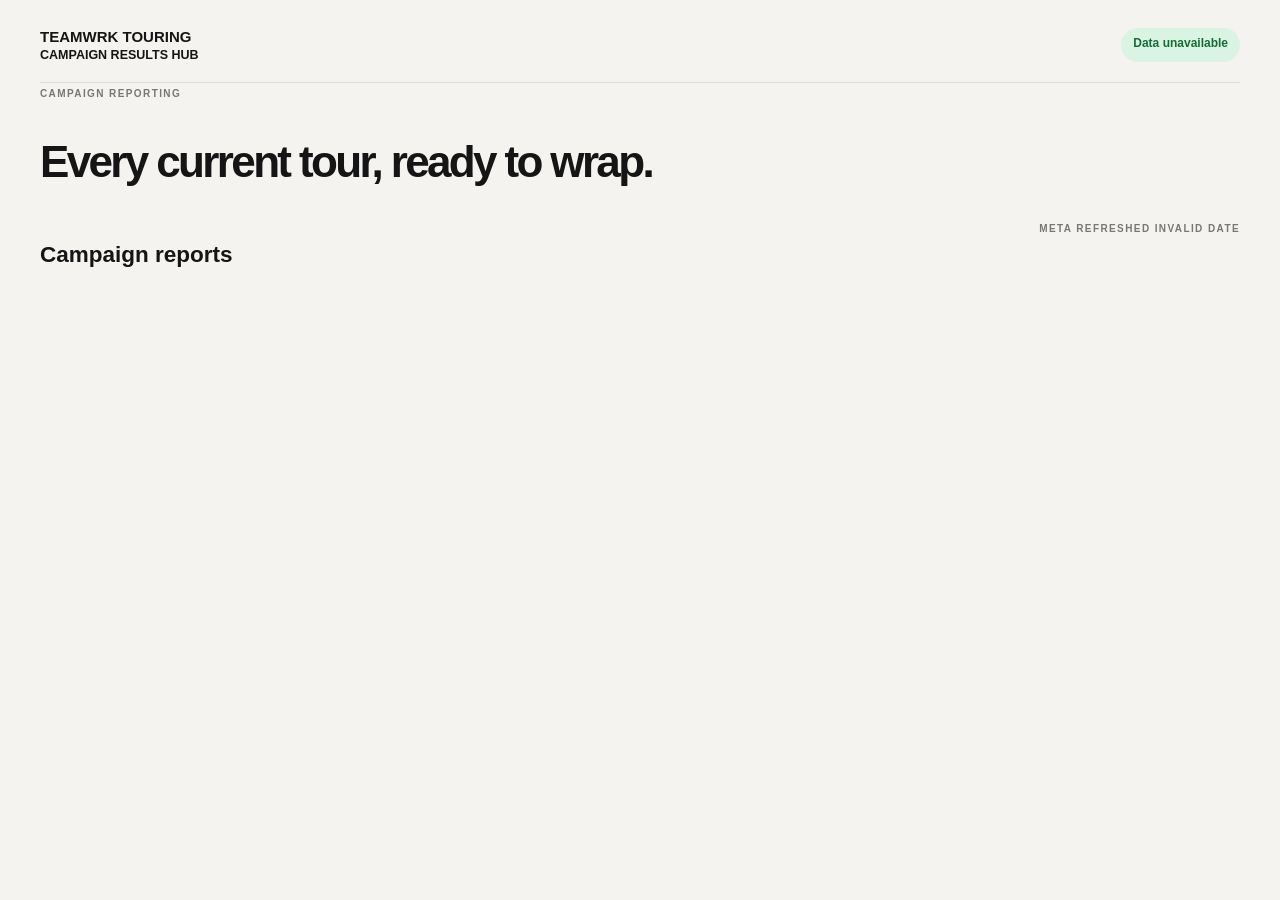
==== commit 48d076f5: "Add files via upload" ====
--- a/docs/index.html
+++ b/docs/index.html
@@ -1,7 +1,3 @@
-<!doctype html>
-<html lang="en"><head><meta charset="utf-8"><meta name="viewport" content="width=device-width, initial-scale=1"><title>Teamwrk Touring | Campaign Results</title><style>
-:root{--red:#ed1c24;--ink:#141414;--muted:#737373;--line:#dedddb;--paper:#f4f3f0;--white:#fff}*{box-sizing:border-box}body{margin:0;background:var(--paper);color:var(--ink);font-family:Arial,Helvetica,sans-serif}.shell{max-width:1280px;margin:auto;padding:28px}.top{display:flex;justify-content:space-between;align-items:center;border-bottom:1px solid var(--line);padding-bottom:22px}.brand{display:flex;align-items:center;gap:12px}.mark{width:38px;height:38px;display:grid;place-items:center;background:var(--red);color:#fff;font-weight:900}.eyebrow{font-size:10px;letter-spacing:.16em;text-transform:uppercase;color:var(--muted);font-weight:800;margin:0}.brand h1{font-size:18px;letter-spacing:-.04em;margin:3px 0 0}.live{font-size:12px;font-weight:bold;background:#e0f4e6;color:#126b35;padding:8px 12px;border-radius:999px}.intro{padding:46px 0 26px}.intro .eyebrow{color:var(--red)}.intro h2{font-size:46px;letter-spacing:-.065em;line-height:.96;max-width:650px;margin:9px 0 12px}.intro p{margin:0;color:var(--muted);font-size:16px}.summary{display:grid;grid-template-columns:repeat(4,1fr);gap:1px;background:var(--line);border:1px solid var(--line)}.stat{background:var(--white);padding:19px}.stat strong{font-size:28px;letter-spacing:-.06em;display:block;margin-top:7px}.stat small{font-size:12px;color:var(--muted)}.section-head{display:flex;justify-content:space-between;align-items:end;margin:40px 0 14px}.section-head h3{font-size:24px;letter-spacing:-.045em;margin:5px 0 0}.tour-grid{display:grid;grid-template-columns:repeat(3,1fr);gap:12px}.tour{appearance:none;width:100%;text-align:left;border:1px solid var(--line);background:#fff;padding:19px;cursor:pointer;min-height:162px;transition:.15s}.tour:hover,.tour:focus{border-color:var(--ink);transform:translateY(-2px)}.tour .tour-top{display:flex;justify-content:space-between;gap:12px}.tour h4{font-size:20px;letter-spacing:-.045em;margin:8px 0}.tour p{font-size:12px;color:var(--muted);margin:0;line-height:1.45}.badge{font-size:10px;text-transform:uppercase;letter-spacing:.1em;font-weight:bold;color:var(--red);white-space:nowrap}.amount{margin-top:19px;font-size:13px;font-weight:bold}.amount b{font-size:17px;letter-spacing:-.04em}dialog{width:min(940px,calc(100vw - 28px));border:0;padding:0;box-shadow:0 24px 80px #0005;background:#fff}.dialog-bar{display:flex;justify-content:space-between;align-items:center;padding:16px 20px;border-bottom:1px solid var(--line);position:sticky;top:0;background:#fff;z-index:1}.dialog-bar button{appearance:none;border:0;background:var(--ink);color:#fff;padding:11px 14px;font-weight:bold;cursor:pointer}.dialog-bar .close{background:#eee;color:#222}.report{padding:34px}.report-title{display:flex;justify-content:space-between;gap:20px;border-bottom:3px solid var(--ink);padding-bottom:22px}.report-title h2{margin:6px 0 0;font-size:38px;letter-spacing:-.06em}.report-title p{color:var(--muted);margin:6px 0 0;font-size:13px}.report-metrics{display:grid;grid-template-columns:repeat(4,1fr);gap:1px;background:var(--line);border:1px solid var(--line);margin:26px 0}.report-metrics div{background:#f7f7f6;padding:17px}.report-metrics strong{font-size:24px;letter-spacing:-.05em;display:block;margin-top:5px}table{border-collapse:collapse;width:100%;font-size:13px}th{text-align:left;text-transform:uppercase;letter-spacing:.1em;color:var(--muted);font-size:10px;padding:11px 8px;border-bottom:1px solid var(--line)}td{padding:14px 8px;border-bottom:1px solid var(--line);vertical-align:top}td:not(:first-child),th:not(:first-child){text-align:right}.report-footer{font-size:11px;color:var(--muted);margin-top:24px}.no-results{padding:24px;background:#f7f7f6;color:var(--muted)}@media(max-width:800px){.shell{padding:18px}.intro h2{font-size:37px}.summary,.report-metrics{grid-template-columns:repeat(2,1fr)}.tour-grid{grid-template-columns:1fr}.report{padding:22px}.report-title h2{font-size:31px}.report-title{display:block}.dialog-bar{align-items:flex-start;gap:12px}}@media print{body{background:#fff}.dialog-bar{display:none}dialog{display:block!important;position:static;width:100%;box-shadow:none}.report{padding:0}.report-title h2{font-size:30px}.report-metrics strong{font-size:20px}@page{size:A4;margin:14mm}}
-</style></head><body><main class="shell"><header class="top"><div class="brand"><div class="mark">T</div><div><p class="eyebrow">Teamwrk Touring</p><h1>Campaign Results Hub</h1></div></div><span class="live" id="status">Loading Meta data</span></header><section class="intro"><p class="eyebrow">Campaign reporting</p><h2>Every current tour, ready to wrap.</h2><p>Select a tour to view its matching Meta campaigns and save a presentation-ready PDF.</p></section><section class="summary" id="summary"></section><section><div class="section-head"><div><p class="eyebrow">Current tours</p><h3>Campaign reports</h3></div><p class="eyebrow" id="updated"></p></div><div class="tour-grid" id="tours"></div></section></main><dialog id="reportDialog"><div class="dialog-bar"><b>Tour campaign report</b><div><button id="downloadPdf">Download PDF</button><button class="close" id="closeDialog">Close</button></div></div><article class="report" id="report"></article></dialog><script>
-const tours=[['MKTO','Australian Tour',['mkto']],['Brother Ali','Australian Tour',['brother ali']],['Dan Does Footy','Podcast',['dan does footy','ddf']],['28 Days','30 Year Anniversary Tour',['28 days']],['VSPY VSPY','40th Anniversary Tour',['vspy']],['SOULWAVE','Dance Competition 2026',['soulwave']],['You Am I',"'Strung Up' Australian Tour",['you am i','yai']],['harrykirby','All Your Friends Tour',['harrykirby','harry kirby']],['Less Than Jake','Circus Down Under Tour',['less than jake','ltj','circus down under']],['Talib Kweli','Australian Tour 2026',['talib kweli']],['The Black Seeds','Australian Tour 2026',['the black seeds','black seeds']],['Eric Hutchinson','Australian Tour',['eric hutchinson']],['Shapeshifter','Soulstice 20th Anniversary Tour',['shapeshifter']],['Good Things Festival','2026',['good things']],['Clutch','Vegetable, Mineral, Man, Or Beast?',['clutch']],['Will Sparks','CLASSICS',['will sparks','classics']]];
-const fmt=n=>new Intl.NumberFormat('en-AU',{style:'currency',currency:'AUD',maximumFractionDigits:0}).format(n||0),int=n=>new Intl.NumberFormat('en-AU').format(n||0),sum=(r,k)=>r.reduce((a,x)=>a+(Number(x[k])||0),0),esc=s=>String(s).replace(/[&<>"']/g,c=>({'&':'&amp;','<':'&lt;','>':'&gt;','"':'&quot;',"'":'&#39;'}[c]));let meta={campaigns:[],totals:{}},audience=[];function matching(t){return meta.campaigns.filter(c=>t[2].some(term=>c.name.toLowerCase().includes(term)))}function sends(t){return audience.filter(x=>x.tour===t[0])}function render(){let x=meta.totals||{};document.querySelector('#summary').innerHTML=[['Meta spend',fmt(x.spend),'All active tour reporting'],['Purchase value',fmt(x.revenue),'Meta-attributed value'],['Purchases',int(x.purchases),'Purchase events'],['Blended ROAS',((x.revenue/x.spend)||0).toFixed(2)+'x','All-time data']].map(a=>`<div class="stat"><p class="eyebrow">${a[0]}</p><strong>${a[1]}</strong><small>${a[2]}</small></div>`).join('');document.querySelector('#tours').innerHTML=tours.map((t,i)=>{let r=matching(t),e=sends(t),s=sum(r,'spend'),v=sum(r,'revenue');return `<button class="tour" data-tour="${i}"><div class="tour-top"><span class="badge">${r.length?r.length+' Meta':'No Meta'} · ${e.length} AR send${e.length===1?'':'s'}</span><span>→</span></div><h4>${esc(t[0])}</h4><p>${esc(t[1])}</p><div class="amount">${r.length?`Spend <b>${fmt(s)}</b> &nbsp;·&nbsp; ${((v/s)||0).toFixed(2)}x ROAS`:'No matching Meta campaign yet'}</div></button>`}).join('');document.querySelectorAll('[data-tour]').forEach(b=>b.onclick=()=>openTour(tours[b.dataset.tour]))}function openTour(t){let r=matching(t),e=sends(t),s=sum(r,'spend'),v=sum(r,'revenue'),p=sum(r,'purchases'),edm=e.filter(a=>a.type==='Email').length,sms=e.filter(a=>a.type==='SMS').length;document.querySelector('#report').innerHTML=`<header class="report-title"><div><p class="eyebrow">Teamwrk Touring · campaign report</p><h2>${esc(t[0])}</h2><p>${esc(t[1])}</p></div><p>Reporting period: all time<br>Generated ${new Date().toLocaleDateString('en-AU')}</p></header><section class="report-metrics"><div><p class="eyebrow">Spend</p><strong>${fmt(s)}</strong></div><div><p class="eyebrow">Purchase value</p><strong>${fmt(v)}</strong></div><div><p class="eyebrow">ROAS</p><strong>${((v/s)||0).toFixed(2)}x</strong></div><div><p class="eyebrow">Purchases</p><strong>${int(p)}</strong></div></section><p class="eyebrow" style="margin:24px 0 6px">Meta campaigns</p>${r.length?`<table><thead><tr><th>Campaign</th><th>Spend</th><th>Purchase value</th><th>ROAS</th><th>Purchases</th><th>Clicks</th></tr></thead><tbody>${r.map(a=>`<tr><td>${esc(a.name)}</td><td>${fmt(a.spend)}</td><td>${fmt(a.revenue)}</td><td>${((a.revenue/a.spend)||0).toFixed(2)}x</td><td>${int(a.purchases)}</td><td>${int(a.clicks)}</td></tr>`).join('')}</tbody></table>`:'<div class="no-results">No matching Meta campaigns.</div>'}<p class="eyebrow" style="margin:26px 0 6px">Audience Republic · ${edm} email${edm===1?'':'s'} · ${sms} SMS</p>${e.length?`<table><thead><tr><th>Date</th><th>Type</th><th>Send</th><th>Recipients</th><th>Opens</th><th>Clicks</th></tr></thead><tbody>${e.map(a=>`<tr><td>${new Date(a.sentAt).toLocaleDateString('en-AU')}</td><td>${a.type}</td><td>${esc(a.name)}</td><td>${int(a.recipients)}</td><td>${int(a.opens)}</td><td>${int(a.clicks)}</td></tr>`).join('')}</tbody></table>`:'<div class="no-results">No Audience Republic sends matched to this tour.</div>'}<p class="report-footer">Sources: Meta Ads Manager and manually imported Audience Republic export · Blank subject fields are SMS.</p>`;document.querySelector('#reportDialog').showModal()}document.querySelector('#closeDialog').onclick=()=>document.querySelector('#reportDialog').close();document.querySelector('#downloadPdf').onclick=()=>window.print();Promise.all([fetch('./data/meta-insights.json').then(r=>r.json()),fetch('./data/audience-republic.json').then(r=>r.json())]).then(([m,a])=>{meta=m;audience=a.messages||[];document.querySelector('#status').textContent='Live Meta + imported Audience Republic';document.querySelector('#updated').textContent='Meta refreshed '+new Date(m.updatedAt).toLocaleString('en-AU');render()}).catch(()=>{document.querySelector('#status').textContent='Waiting for data';render()});
+<!doctype html><html><head><meta charset="utf-8"><meta name="viewport" content="width=device-width,initial-scale=1"><title>Teamwrk Touring Results</title><style>body{margin:0;background:#f4f3f0;color:#151515;font:15px Arial}.wrap{max-width:1200px;margin:auto;padding:28px}.top,.head{display:flex;justify-content:space-between;gap:15px}.top{border-bottom:1px solid #ddd;padding-bottom:20px;font-weight:bold}.live{background:#d9f4e2;color:#176b37;padding:8px 12px;border-radius:20px;font-size:12px}.ey{font-size:10px;letter-spacing:.14em;text-transform:uppercase;color:#777;font-weight:bold}h1{font-size:44px;letter-spacing:-.06em}.stats,.cards,.summary{display:grid;grid-template-columns:repeat(4,1fr);gap:1px;background:#ddd}.stats div,.summary div,.card{background:#fff;padding:18px}.stats b,.summary b{display:block;font-size:27px;margin-top:7px}.cards{grid-template-columns:repeat(3,1fr);background:none;gap:12px}.card{border:1px solid #ddd;text-align:left;cursor:pointer;min-height:150px}.card h3{font-size:21px;margin:10px 0}.card p{color:#777;margin:0}.card strong{display:block;margin-top:20px}dialog{width:min(980px,calc(100vw - 24px));border:0;padding:0;box-shadow:0 20px 60px #0005}.bar{padding:14px 20px;border-bottom:1px solid #ddd;display:flex;justify-content:space-between;background:#fff}.bar button{border:0;padding:10px;background:#151515;color:white;font-weight:bold}.bar .x{background:#eee;color:#151515}.report{padding:30px}.rhead{display:flex;justify-content:space-between;border-bottom:3px solid #151515;padding-bottom:16px}.rhead h1{font-size:35px;margin:5px 0}.section{margin-top:28px}table{border-collapse:collapse;width:100%;font-size:13px}th,td{padding:11px 7px;border-bottom:1px solid #ddd;text-align:left}th{font-size:10px;letter-spacing:.1em;text-transform:uppercase;color:#777}td:not(:first-child),th:not(:first-child){text-align:right}.empty{background:#f6f6f5;padding:16px;color:#777}@media(max-width:750px){.stats,.summary{grid-template-columns:repeat(2,1fr)}.cards{grid-template-columns:1fr}h1{font-size:35px}.report{padding:20px}.rhead{display:block}}@media print{.bar{display:none}dialog{display:block!important;position:static;width:100%;box-shadow:none}.report{padding:0}@page{size:A4;margin:13mm}}</style></head><body><main class="wrap"><header class="top"><div>TEAMWRK TOURING<br><small>CAMPAIGN RESULTS HUB</small></div><span class="live" id="live">Loading</span></header><section><span class="ey">Campaign reporting</span><h1>Every current tour, ready to wrap.</h1></section><section class="stats" id="stats"></section><section><div class="head"><h2>Campaign reports</h2><span class="ey" id="updated"></span></div><div class="cards" id="cards"></div></section></main><dialog id="d"><div class="bar"><b>Tour campaign report</b><span><button id="pdf">Download PDF</button> <button class="x" id="x">Close</button></span></div><article class="report" id="r"></article></dialog><script>
+const tours=[['MKTO',['mkto']],['Brother Ali',['brother ali','brotherali']],['Dan Does Footy',['dan does footy','ddf']],['28 Days',['28 days','28dayspt2']],['VSPY VSPY',['vspy']],['SOULWAVE',['soulwave']],['You Am I',['you am i','yai']],['harrykirby',['harrykirby','harry kirby']],['Less Than Jake',['less than jake','ltj','circus down under']],['Talib Kweli',['talib kweli','talib']],['The Black Seeds',['the black seeds','black seeds']],['Eric Hutchinson',['eric hutchinson','eric hutch']],['Shapeshifter',['shapeshifter']],['Good Things Festival',['good things']],['Clutch',['clutch']],['Will Sparks',['will sparks','classics','will2027']]];let M={campaigns:[],totals:{}},A=[];const $=x=>document.querySelector(x),cash=x=>new Intl.NumberFormat('en-AU',{style:'currency',currency:'AUD',maximumFractionDigits:0}).format(x||0),n=x=>new Intl.NumberFormat('en-AU').format(x||0),sum=(a,k)=>a.reduce((s,x)=>s+(+x[k]||0),0),safe=x=>String(x).replace(/[&<>"']/g,x=>({'&':'&amp;','<':'&lt;','>':'&gt;','"':'&quot;',"'":'&#39;'}[x]));const C=t=>M.campaigns.filter(c=>t[1].some(k=>(c.name||'').toLowerCase().includes(k))),S=t=>A.filter(a=>a.tour===t[0]),K=c=>c.kind||(/event\s*(resp|response)|eventresp/.test(c.name.toLowerCase())?'event':/post\s*eng|engagement/.test(c.name.toLowerCase())?'engagement':'conversion');function draw(){let q=M.totals;$('#stats').innerHTML=[['Meta spend',cash(q.spend)],['Purchase value',cash(q.revenue)],['Purchases',n(q.purchases)],['ROAS',((q.revenue/q.spend)||0).toFixed(2)+'x']].map(x=>`<div><span class="ey">${x[0]}</span><b>${x[1]}</b></div>`).join('');$('#cards').innerHTML=tours.map((t,i)=>{let c=C(t),a=S(t);return `<button class="card" data-i="${i}"><span class="ey">${c.length} Meta · ${a.length} comms</span><h3>${t[0]}</h3><p>Click for full report</p><strong>${c.length?cash(sum(c,'spend'))+' spent':'No matching Meta campaigns'}</strong></button>`}).join('');document.querySelectorAll('[data-i]').forEach(b=>b.onclick=()=>open(tours[b.dataset.i]))}function metaRow(c){if(K(c)==='event')return `<tr><td>${safe(c.name)}</td><td>${cash(c.spend)}</td><td>${n(c.eventResponses)} event responses</td></tr>`;if(K(c)==='engagement')return `<tr><td>${safe(c.name)}</td><td>${cash(c.spend)}</td><td>${n(c.reach)} reach · ${n(c.interactions)} interactions</td></tr>`;return `<tr><td>${safe(c.name)}</td><td>${cash(c.spend)}</td><td>${cash(c.revenue)} value · ${((c.revenue/c.spend)||0).toFixed(2)}x ROAS · ${n(c.purchases)} purchases</td></tr>`}function tab(rows,type){let z=rows.filter(a=>a.type===type);return z.length?`<table><thead><tr><th>Date</th><th>Send</th><th>Recipients</th>${type==='Email'?'<th>Opens</th><th>Clicks</th>':''}</tr></thead><tbody>${z.map(a=>`<tr><td>${new Date(a.sentAt).toLocaleDateString('en-AU')}</td><td>${safe(a.name)}</td><td>${n(a.recipients)}</td>${type==='Email'?`<td>${n(a.opens)}</td><td>${n(a.clicks)}</td>`:''}</tr>`).join('')}</tbody></table>`:'<div class="empty">No matched '+type+' sends.</div>'}function open(t){let c=C(t),a=S(t),e=a.filter(x=>x.type==='Email'),s=a.filter(x=>x.type==='SMS'),sp=sum(c,'spend'),rv=sum(c,'revenue');$('#r').innerHTML=`<header class="rhead"><div><span class="ey">Teamwrk Touring · campaign report</span><h1>${t[0]}</h1></div><p>All-time Meta results<br>Generated ${new Date().toLocaleDateString('en-AU')}</p></header><section class="summary"><div><span class="ey">Meta spend</span><b>${cash(sp)}</b></div><div><span class="ey">Purchase value</span><b>${cash(rv)}</b></div><div><span class="ey">Conversion ROAS</span><b>${((rv/sp)||0).toFixed(2)}x</b></div><div><span class="ey">Email / SMS sends</span><b>${e.length} / ${s.length}</b></div></section><section class="section"><span class="ey">Meta results</span><h3>Campaign performance</h3>${c.length?`<table><thead><tr><th>Campaign</th><th>Spend</th><th>Result</th></tr></thead><tbody>${c.map(metaRow).join('')}</tbody></table>`:'<div class="empty">No matching Meta campaigns.</div>'}</section><section class="section"><span class="ey">Audience Republic email</span><h3>${e.length} sends · ${n(sum(e,'recipients'))} recipients · ${n(sum(e,'opens'))} opens · ${n(sum(e,'clicks'))} clicks</h3>${tab(a,'Email')}</section><section class="section"><span class="ey">Audience Republic SMS</span><h3>${s.length} sends · ${n(sum(s,'recipients'))} recipients</h3>${tab(a,'SMS')}</section><p class="ey">Event response: spend and responses. Post engagement: spend, reach and interactions. Conversion: purchase value, ROAS and purchases.</p>`;d.showModal()}x.onclick=()=>d.close();pdf.onclick=()=>print();Promise.all([fetch('./data/meta-insights.json').then(x=>x.json()),fetch('./data/audience-republic.json').then(x=>x.json())]).then(([m,a])=>{M=m;A=a.messages||[];live.textContent='Live Meta + Audience Republic';updated.textContent='Meta refreshed '+new Date(m.updatedAt).toLocaleString('en-AU');draw()}).catch(()=>{live.textContent='Data unavailable';draw()});
 </script></body></html>
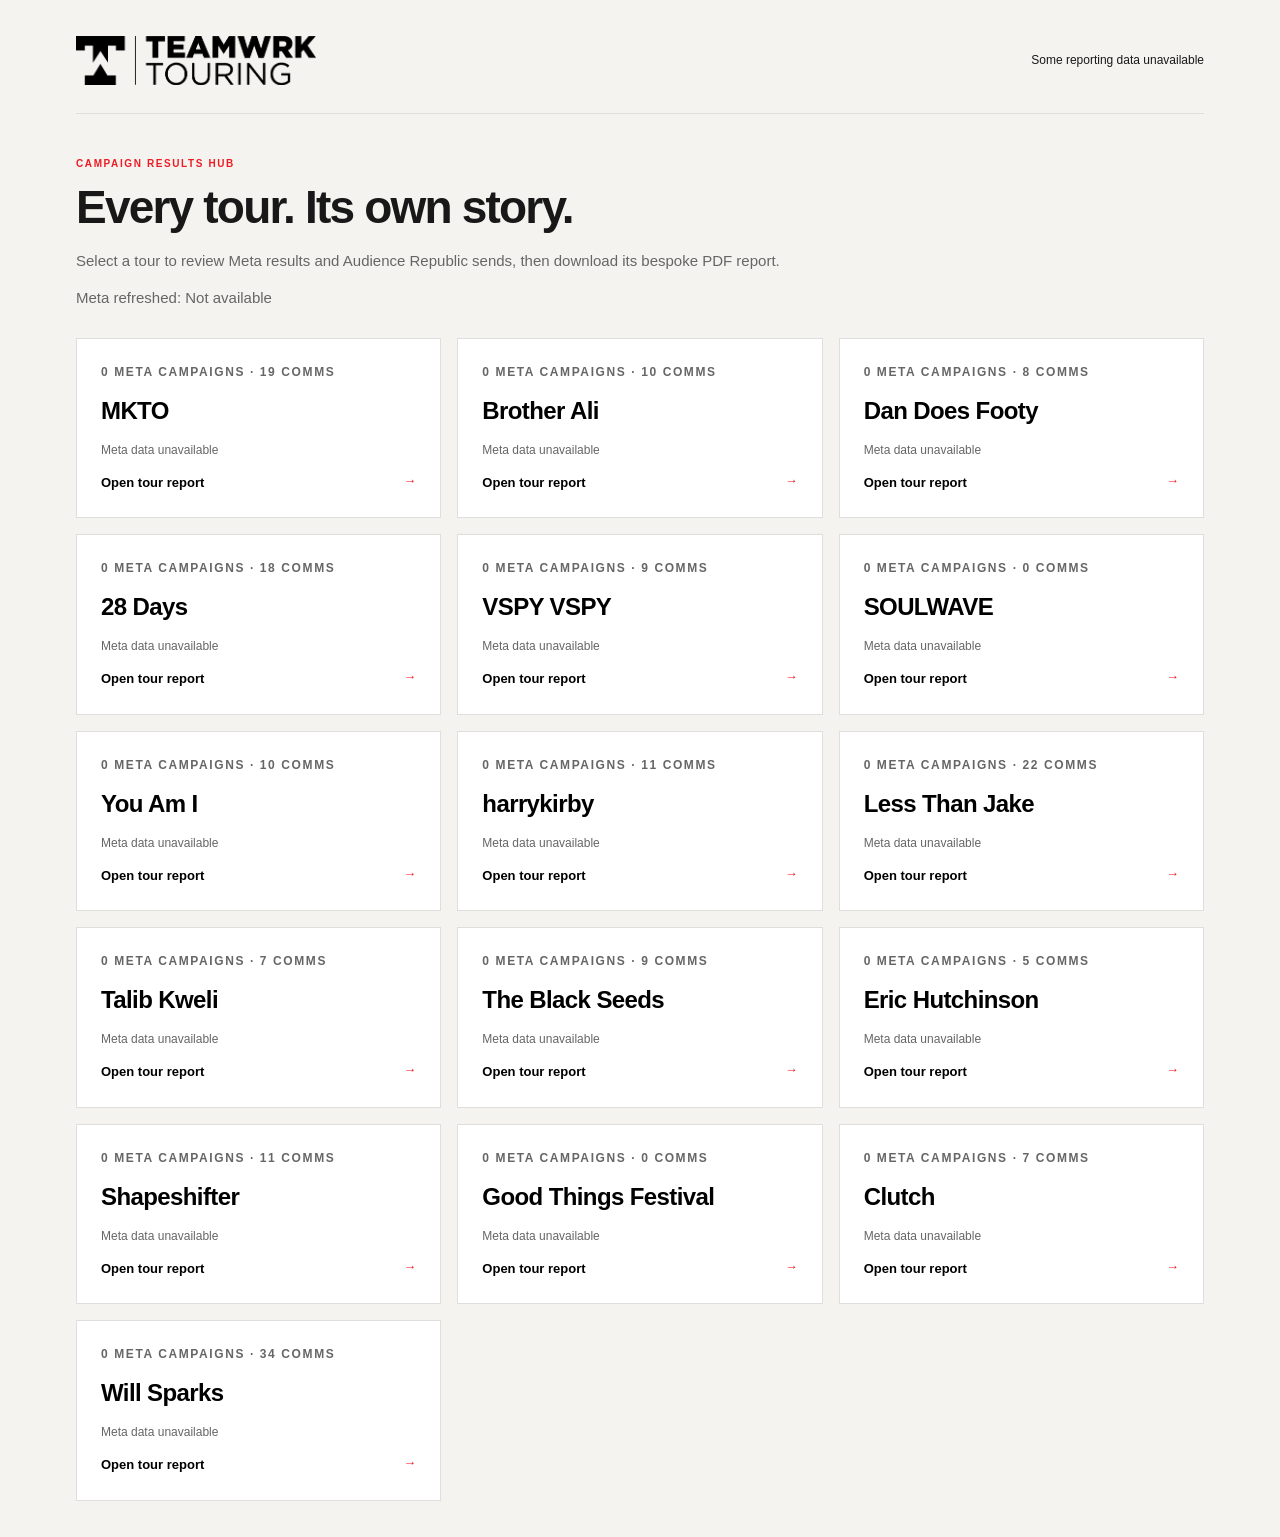
==== commit f908cf57: "Add files via upload" ====
--- a/docs/index.html
+++ b/docs/index.html
@@ -1,3 +1 @@
-<!doctype html><html><head><meta charset="utf-8"><meta name="viewport" content="width=device-width,initial-scale=1"><title>Teamwrk Touring Results</title><style>body{margin:0;background:#f4f3f0;color:#151515;font:15px Arial}.wrap{max-width:1200px;margin:auto;padding:28px}.top,.head{display:flex;justify-content:space-between;gap:15px}.top{border-bottom:1px solid #ddd;padding-bottom:20px;font-weight:bold}.live{background:#d9f4e2;color:#176b37;padding:8px 12px;border-radius:20px;font-size:12px}.ey{font-size:10px;letter-spacing:.14em;text-transform:uppercase;color:#777;font-weight:bold}h1{font-size:44px;letter-spacing:-.06em}.stats,.cards,.summary{display:grid;grid-template-columns:repeat(4,1fr);gap:1px;background:#ddd}.stats div,.summary div,.card{background:#fff;padding:18px}.stats b,.summary b{display:block;font-size:27px;margin-top:7px}.cards{grid-template-columns:repeat(3,1fr);background:none;gap:12px}.card{border:1px solid #ddd;text-align:left;cursor:pointer;min-height:150px}.card h3{font-size:21px;margin:10px 0}.card p{color:#777;margin:0}.card strong{display:block;margin-top:20px}dialog{width:min(980px,calc(100vw - 24px));border:0;padding:0;box-shadow:0 20px 60px #0005}.bar{padding:14px 20px;border-bottom:1px solid #ddd;display:flex;justify-content:space-between;background:#fff}.bar button{border:0;padding:10px;background:#151515;color:white;font-weight:bold}.bar .x{background:#eee;color:#151515}.report{padding:30px}.rhead{display:flex;justify-content:space-between;border-bottom:3px solid #151515;padding-bottom:16px}.rhead h1{font-size:35px;margin:5px 0}.section{margin-top:28px}table{border-collapse:collapse;width:100%;font-size:13px}th,td{padding:11px 7px;border-bottom:1px solid #ddd;text-align:left}th{font-size:10px;letter-spacing:.1em;text-transform:uppercase;color:#777}td:not(:first-child),th:not(:first-child){text-align:right}.empty{background:#f6f6f5;padding:16px;color:#777}@media(max-width:750px){.stats,.summary{grid-template-columns:repeat(2,1fr)}.cards{grid-template-columns:1fr}h1{font-size:35px}.report{padding:20px}.rhead{display:block}}@media print{.bar{display:none}dialog{display:block!important;position:static;width:100%;box-shadow:none}.report{padding:0}@page{size:A4;margin:13mm}}</style></head><body><main class="wrap"><header class="top"><div>TEAMWRK TOURING<br><small>CAMPAIGN RESULTS HUB</small></div><span class="live" id="live">Loading</span></header><section><span class="ey">Campaign reporting</span><h1>Every current tour, ready to wrap.</h1></section><section class="stats" id="stats"></section><section><div class="head"><h2>Campaign reports</h2><span class="ey" id="updated"></span></div><div class="cards" id="cards"></div></section></main><dialog id="d"><div class="bar"><b>Tour campaign report</b><span><button id="pdf">Download PDF</button> <button class="x" id="x">Close</button></span></div><article class="report" id="r"></article></dialog><script>
-const tours=[['MKTO',['mkto']],['Brother Ali',['brother ali','brotherali']],['Dan Does Footy',['dan does footy','ddf']],['28 Days',['28 days','28dayspt2']],['VSPY VSPY',['vspy']],['SOULWAVE',['soulwave']],['You Am I',['you am i','yai']],['harrykirby',['harrykirby','harry kirby']],['Less Than Jake',['less than jake','ltj','circus down under']],['Talib Kweli',['talib kweli','talib']],['The Black Seeds',['the black seeds','black seeds']],['Eric Hutchinson',['eric hutchinson','eric hutch']],['Shapeshifter',['shapeshifter']],['Good Things Festival',['good things']],['Clutch',['clutch']],['Will Sparks',['will sparks','classics','will2027']]];let M={campaigns:[],totals:{}},A=[];const $=x=>document.querySelector(x),cash=x=>new Intl.NumberFormat('en-AU',{style:'currency',currency:'AUD',maximumFractionDigits:0}).format(x||0),n=x=>new Intl.NumberFormat('en-AU').format(x||0),sum=(a,k)=>a.reduce((s,x)=>s+(+x[k]||0),0),safe=x=>String(x).replace(/[&<>"']/g,x=>({'&':'&amp;','<':'&lt;','>':'&gt;','"':'&quot;',"'":'&#39;'}[x]));const C=t=>M.campaigns.filter(c=>t[1].some(k=>(c.name||'').toLowerCase().includes(k))),S=t=>A.filter(a=>a.tour===t[0]),K=c=>c.kind||(/event\s*(resp|response)|eventresp/.test(c.name.toLowerCase())?'event':/post\s*eng|engagement/.test(c.name.toLowerCase())?'engagement':'conversion');function draw(){let q=M.totals;$('#stats').innerHTML=[['Meta spend',cash(q.spend)],['Purchase value',cash(q.revenue)],['Purchases',n(q.purchases)],['ROAS',((q.revenue/q.spend)||0).toFixed(2)+'x']].map(x=>`<div><span class="ey">${x[0]}</span><b>${x[1]}</b></div>`).join('');$('#cards').innerHTML=tours.map((t,i)=>{let c=C(t),a=S(t);return `<button class="card" data-i="${i}"><span class="ey">${c.length} Meta · ${a.length} comms</span><h3>${t[0]}</h3><p>Click for full report</p><strong>${c.length?cash(sum(c,'spend'))+' spent':'No matching Meta campaigns'}</strong></button>`}).join('');document.querySelectorAll('[data-i]').forEach(b=>b.onclick=()=>open(tours[b.dataset.i]))}function metaRow(c){if(K(c)==='event')return `<tr><td>${safe(c.name)}</td><td>${cash(c.spend)}</td><td>${n(c.eventResponses)} event responses</td></tr>`;if(K(c)==='engagement')return `<tr><td>${safe(c.name)}</td><td>${cash(c.spend)}</td><td>${n(c.reach)} reach · ${n(c.interactions)} interactions</td></tr>`;return `<tr><td>${safe(c.name)}</td><td>${cash(c.spend)}</td><td>${cash(c.revenue)} value · ${((c.revenue/c.spend)||0).toFixed(2)}x ROAS · ${n(c.purchases)} purchases</td></tr>`}function tab(rows,type){let z=rows.filter(a=>a.type===type);return z.length?`<table><thead><tr><th>Date</th><th>Send</th><th>Recipients</th>${type==='Email'?'<th>Opens</th><th>Clicks</th>':''}</tr></thead><tbody>${z.map(a=>`<tr><td>${new Date(a.sentAt).toLocaleDateString('en-AU')}</td><td>${safe(a.name)}</td><td>${n(a.recipients)}</td>${type==='Email'?`<td>${n(a.opens)}</td><td>${n(a.clicks)}</td>`:''}</tr>`).join('')}</tbody></table>`:'<div class="empty">No matched '+type+' sends.</div>'}function open(t){let c=C(t),a=S(t),e=a.filter(x=>x.type==='Email'),s=a.filter(x=>x.type==='SMS'),sp=sum(c,'spend'),rv=sum(c,'revenue');$('#r').innerHTML=`<header class="rhead"><div><span class="ey">Teamwrk Touring · campaign report</span><h1>${t[0]}</h1></div><p>All-time Meta results<br>Generated ${new Date().toLocaleDateString('en-AU')}</p></header><section class="summary"><div><span class="ey">Meta spend</span><b>${cash(sp)}</b></div><div><span class="ey">Purchase value</span><b>${cash(rv)}</b></div><div><span class="ey">Conversion ROAS</span><b>${((rv/sp)||0).toFixed(2)}x</b></div><div><span class="ey">Email / SMS sends</span><b>${e.length} / ${s.length}</b></div></section><section class="section"><span class="ey">Meta results</span><h3>Campaign performance</h3>${c.length?`<table><thead><tr><th>Campaign</th><th>Spend</th><th>Result</th></tr></thead><tbody>${c.map(metaRow).join('')}</tbody></table>`:'<div class="empty">No matching Meta campaigns.</div>'}</section><section class="section"><span class="ey">Audience Republic email</span><h3>${e.length} sends · ${n(sum(e,'recipients'))} recipients · ${n(sum(e,'opens'))} opens · ${n(sum(e,'clicks'))} clicks</h3>${tab(a,'Email')}</section><section class="section"><span class="ey">Audience Republic SMS</span><h3>${s.length} sends · ${n(sum(s,'recipients'))} recipients</h3>${tab(a,'SMS')}</section><p class="ey">Event response: spend and responses. Post engagement: spend, reach and interactions. Conversion: purchase value, ROAS and purchases.</p>`;d.showModal()}x.onclick=()=>d.close();pdf.onclick=()=>print();Promise.all([fetch('./data/meta-insights.json').then(x=>x.json()),fetch('./data/audience-republic.json').then(x=>x.json())]).then(([m,a])=>{M=m;A=a.messages||[];live.textContent='Live Meta + Audience Republic';updated.textContent='Meta refreshed '+new Date(m.updatedAt).toLocaleString('en-AU');draw()}).catch(()=>{live.textContent='Data unavailable';draw()});
-</script></body></html>
+<!doctype html><html lang="en"><head><meta charset="utf-8"><meta name="viewport" content="width=device-width,initial-scale=1"><title>Teamwrk Touring | Campaign reports</title><link rel="stylesheet" href="report.css"></head><body><main class="hub"><header class="hub-header"><img src="assets/teamwrk-touring.png" alt="Teamwrk Touring"><span id="status">Loading reporting data...</span></header><p class="eyebrow">Campaign results hub</p><h1>Every tour. Its own story.</h1><p class="muted">Select a tour to review Meta results and Audience Republic sends, then download its bespoke PDF report.</p><p id="updated" class="muted"></p><div id="cards" class="cards"></div></main><dialog id="report-dialog"><div class="toolbar"><strong id="report-label">Tour report</strong><div><button id="download">Download tour PDF</button><button id="close" class="secondary">Close</button></div></div><div id="report-content"></div><p class="print-help">Downloads a PDF containing only the selected tour's matched campaigns and communications.</p></dialog><script src="vendor/pdf-lib.min.js"></script><script src="export-pdf.js"></script><script src="report.js"></script></body></html>
--- a/docs/report.css
+++ b/docs/report.css
@@ -0,0 +1,2 @@
+:root{--ink:#181818;--red:#ed1c24;--muted:#666;--line:#dededb;--paper:#f4f3f0}*{box-sizing:border-box}body{margin:0;background:var(--paper);color:var(--ink);font:15px/1.5 Arial,Helvetica,sans-serif}button{font:inherit;cursor:pointer}button:focus-visible{outline:3px solid var(--red);outline-offset:3px}.hub{max-width:1200px;margin:auto;padding:36px}.hub-header{display:flex;align-items:center;justify-content:space-between;padding-bottom:28px;margin-bottom:42px;border-bottom:1px solid var(--line);gap:24px}.hub-header img{width:240px;max-width:55%}.hub-header span{font-size:12px}.eyebrow{font-size:10px;font-weight:700;letter-spacing:1.6px;text-transform:uppercase;color:var(--red);margin:0 0 12px}h1{font-size:46px;line-height:1.06;letter-spacing:-1.8px;margin:10px 0 18px}.muted{color:var(--muted)}.cards{display:grid;grid-template-columns:repeat(3,1fr);gap:16px;margin-top:28px}.card{border:1px solid var(--line);background:white;text-align:left;padding:24px}.card:hover{border-color:var(--red)}.card h2{font-size:24px;letter-spacing:-.6px;margin:12px 0}.card p{font-size:12px;color:var(--muted)}.card strong{font-size:13px}.arrow{float:right;color:var(--red)}dialog{width:min(1050px,96vw);max-height:94vh;padding:0;border:0;background:white}dialog::backdrop{background:#0009}.toolbar{position:sticky;top:0;z-index:2;display:flex;justify-content:space-between;align-items:center;gap:16px;padding:16px 24px;background:#fff;border-bottom:1px solid var(--line)}.toolbar button{padding:10px 16px;background:var(--ink);color:white;border:0;font-weight:700}.toolbar .secondary{background:#eee;color:var(--ink);margin-left:8px}.print-help{font-size:12px;color:var(--muted);padding:0 36px 24px}.report{background:#fff;padding:40px;color:var(--ink)}.report-brand{display:flex;justify-content:space-between;align-items:center;border-bottom:1px solid var(--line);padding-bottom:22px;margin-bottom:28px;gap:24px}.report-brand img{width:230px;height:auto}.report-brand span{font-size:9px;text-align:right;letter-spacing:1.2px;color:var(--muted);text-transform:uppercase}.report-title{margin-bottom:25px}.report-title h1{font-size:44px}.report-title p{font-size:11px;color:var(--muted);margin:4px 0}.hero{display:grid;grid-template-columns:1.35fr 1fr 1fr;border-top:4px solid var(--red);margin-bottom:22px;background:#f4f3f0}.metric{padding:20px;border-right:1px solid var(--line)}.metric:last-child{border:0}.label{font-size:9px;letter-spacing:1px;text-transform:uppercase;font-weight:700}.metric strong{display:block;font-size:30px;letter-spacing:-1px;line-height:1.15;margin:9px 0}.metric small{font-size:10px;color:var(--muted);display:block}.hero .metric:first-child{background:#181818;color:#fff}.hero .metric:first-child small{color:#ccc}.hero .metric:first-child strong{font-size:37px}.channel-summary{display:grid;grid-template-columns:1fr 1fr;gap:14px;margin:20px 0}.tile{padding:18px;border:1px solid var(--line)}.tile strong{font-size:28px;letter-spacing:-.7px;display:block}.tile p{margin:4px 0;font-size:11px;color:var(--muted)}.tile .eyebrow{color:var(--ink)}.section{margin-top:30px}.section-title{display:flex;align-items:baseline;gap:12px;border-bottom:2px solid var(--ink);padding-bottom:9px;margin-bottom:14px}.section-title span{font-size:11px;color:var(--red);font-weight:700}.section-title h2{font-size:21px;letter-spacing:-.5px;margin:0}.section h3{font-size:12px;margin:18px 0 7px}.section-note,.notes{font-size:10px;color:var(--muted);line-height:1.6}.notes{border-top:1px solid var(--line);padding-top:14px;margin-top:28px}.empty{font-size:12px;color:var(--muted);padding:14px;background:#f7f7f5}table{width:100%;border-collapse:collapse;font-size:11px;table-layout:fixed}th{font-size:8px;text-transform:uppercase;letter-spacing:.65px;color:var(--muted);padding:9px 8px;background:#f4f3f0}td{padding:11px 8px;border-bottom:1px solid var(--line);vertical-align:top;overflow-wrap:anywhere}th,td{text-align:right}th:first-child,td:first-child{text-align:left;width:40%}td small{display:block;color:var(--muted);font-size:9px;margin-top:4px}.comms th:first-child{width:46%}.comms td:first-child{font-weight:700}.report-footer{font-size:9px;margin-top:20px;color:var(--muted);display:flex;justify-content:space-between}.report-print-page{background:white}.print-actions{padding:15px;text-align:center}.print-actions button{padding:10px 18px}@media(max-width:650px){.hub{padding:22px}.cards{grid-template-columns:1fr}.report{padding:20px}.hero{grid-template-columns:1fr}.metric{border-right:0;border-bottom:1px solid var(--line)}.channel-summary{grid-template-columns:1fr}.report-title h1{font-size:34px}.toolbar{align-items:flex-start;padding:12px;flex-direction:column}.report-brand img{width:180px}table{font-size:10px}th,td{padding:8px 4px}}
+@page{size:A4;margin:15mm 13mm}@media print{html,body{background:white!important;margin:0!important;font-size:11px;-webkit-print-color-adjust:exact;print-color-adjust:exact}.hub,.toolbar,.print-help,.print-actions{display:none!important}dialog:not([open]){display:none!important}dialog[open]{position:static!important;display:block!important;max-height:none!important;overflow:visible!important;width:100%!important;margin:0!important;padding:0!important;box-shadow:none!important}dialog::backdrop{display:none}.report{padding:0!important}.report-brand{margin-bottom:22px;padding-bottom:18px}.report-brand img{width:205px}.report-title h1{font-size:38px}.hero{grid-template-columns:1.35fr 1fr 1fr}.hero,.channel-summary,.report-title,.report-brand,.notes{break-inside:avoid}.metric{padding:15px;border-right:1px solid var(--line)}.metric strong{font-size:27px}.hero .metric:first-child strong{font-size:33px}.channel-summary{grid-template-columns:1fr 1fr}.section-title,h3{break-after:avoid}thead{display:table-header-group}tr{break-inside:avoid}table{font-size:10px}td{padding:9px 6px}.section{margin-top:24px}.report-footer{break-inside:avoid}}
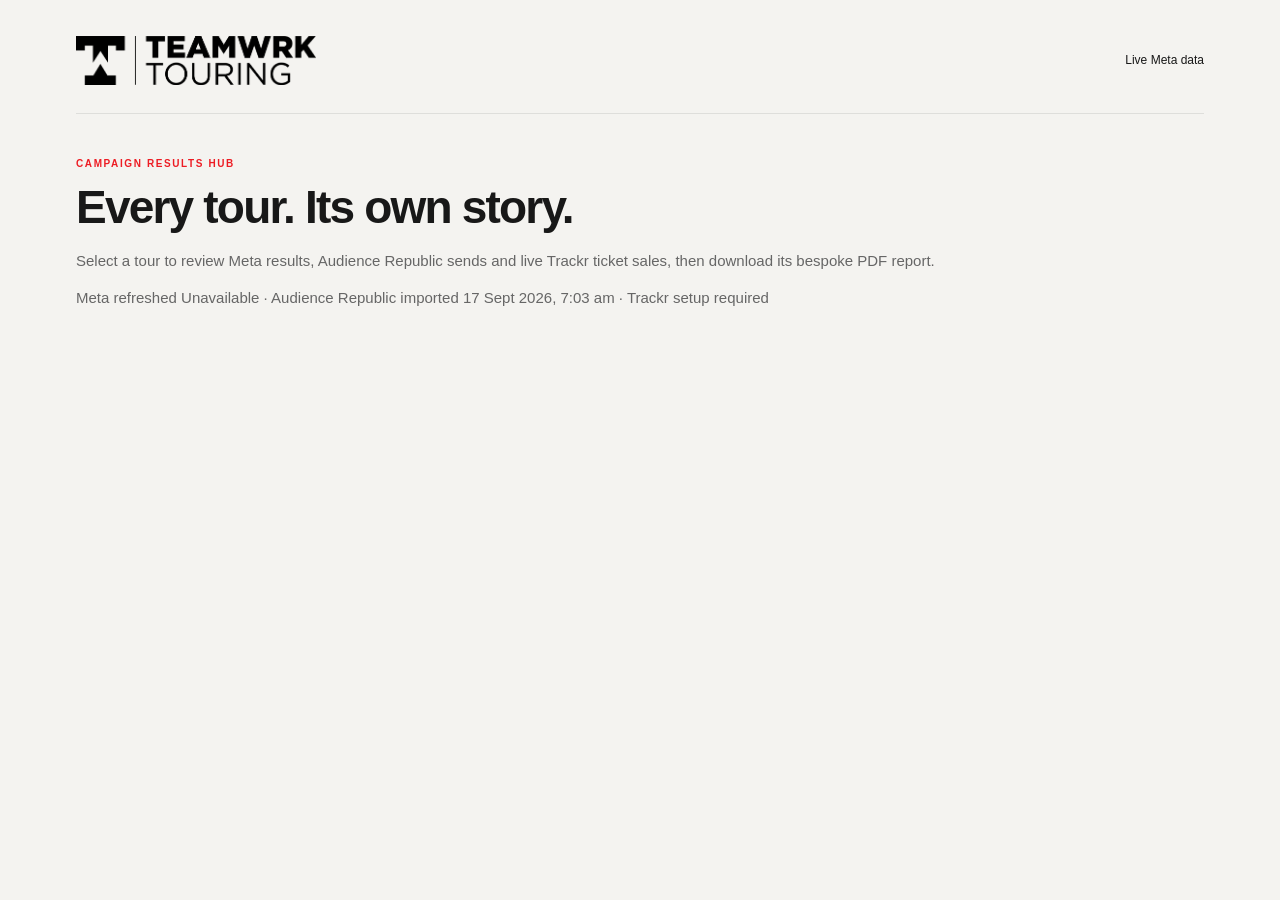
==== commit 1be7f57c: "Add files via upload" ====
--- a/docs/index.html
+++ b/docs/index.html
@@ -1 +1 @@
-<!doctype html><html lang="en"><head><meta charset="utf-8"><meta name="viewport" content="width=device-width,initial-scale=1"><title>Teamwrk Touring | Campaign reports</title><link rel="stylesheet" href="report.css"></head><body><main class="hub"><header class="hub-header"><img src="assets/teamwrk-touring.png" alt="Teamwrk Touring"><span id="status">Loading reporting data...</span></header><p class="eyebrow">Campaign results hub</p><h1>Every tour. Its own story.</h1><p class="muted">Select a tour to review Meta results and Audience Republic sends, then download its bespoke PDF report.</p><p id="updated" class="muted"></p><div id="cards" class="cards"></div></main><dialog id="report-dialog"><div class="toolbar"><strong id="report-label">Tour report</strong><div><button id="download">Download tour PDF</button><button id="close" class="secondary">Close</button></div></div><div id="report-content"></div><p class="print-help">Downloads a PDF containing only the selected tour's matched campaigns and communications.</p></dialog><script src="vendor/pdf-lib.min.js"></script><script src="export-pdf.js"></script><script src="report.js"></script></body></html>
+<!doctype html><html lang="en"><head><meta charset="utf-8"><meta name="viewport" content="width=device-width,initial-scale=1"><title>Teamwrk Touring | Campaign reports</title><link rel="stylesheet" href="report.css"></head><body><main class="hub"><header class="hub-header"><img src="assets/teamwrk-touring.png" alt="Teamwrk Touring"><span id="status">Loading reporting data...</span></header><p class="eyebrow">Campaign results hub</p><h1>Every tour. Its own story.</h1><p class="muted">Select a tour to review Meta results, Audience Republic sends and live Trackr ticket sales, then download its bespoke PDF report.</p><p id="updated" class="muted"></p><div id="cards" class="cards"></div></main><dialog id="report-dialog"><div class="toolbar"><strong id="report-label">Tour report</strong><div><button id="download">Download tour PDF</button><button id="close" class="secondary">Close</button></div></div><div id="report-content"></div><p class="print-help">Downloads a PDF containing only the selected tour’s Meta results, communications, live Trackr ticket-sales snapshot and campaign summary.</p></dialog><script src="trackr-config.js"></script><script src="vendor/pdf-lib.min.js"></script><script src="export-pdf.js"></script><script src="report.js"></script></body></html>
--- a/docs/report.css
+++ b/docs/report.css
@@ -1,2 +1,4 @@
 :root{--ink:#181818;--red:#ed1c24;--muted:#666;--line:#dededb;--paper:#f4f3f0}*{box-sizing:border-box}body{margin:0;background:var(--paper);color:var(--ink);font:15px/1.5 Arial,Helvetica,sans-serif}button{font:inherit;cursor:pointer}button:focus-visible{outline:3px solid var(--red);outline-offset:3px}.hub{max-width:1200px;margin:auto;padding:36px}.hub-header{display:flex;align-items:center;justify-content:space-between;padding-bottom:28px;margin-bottom:42px;border-bottom:1px solid var(--line);gap:24px}.hub-header img{width:240px;max-width:55%}.hub-header span{font-size:12px}.eyebrow{font-size:10px;font-weight:700;letter-spacing:1.6px;text-transform:uppercase;color:var(--red);margin:0 0 12px}h1{font-size:46px;line-height:1.06;letter-spacing:-1.8px;margin:10px 0 18px}.muted{color:var(--muted)}.cards{display:grid;grid-template-columns:repeat(3,1fr);gap:16px;margin-top:28px}.card{border:1px solid var(--line);background:white;text-align:left;padding:24px}.card:hover{border-color:var(--red)}.card h2{font-size:24px;letter-spacing:-.6px;margin:12px 0}.card p{font-size:12px;color:var(--muted)}.card strong{font-size:13px}.arrow{float:right;color:var(--red)}dialog{width:min(1050px,96vw);max-height:94vh;padding:0;border:0;background:white}dialog::backdrop{background:#0009}.toolbar{position:sticky;top:0;z-index:2;display:flex;justify-content:space-between;align-items:center;gap:16px;padding:16px 24px;background:#fff;border-bottom:1px solid var(--line)}.toolbar button{padding:10px 16px;background:var(--ink);color:white;border:0;font-weight:700}.toolbar .secondary{background:#eee;color:var(--ink);margin-left:8px}.print-help{font-size:12px;color:var(--muted);padding:0 36px 24px}.report{background:#fff;padding:40px;color:var(--ink)}.report-brand{display:flex;justify-content:space-between;align-items:center;border-bottom:1px solid var(--line);padding-bottom:22px;margin-bottom:28px;gap:24px}.report-brand img{width:230px;height:auto}.report-brand span{font-size:9px;text-align:right;letter-spacing:1.2px;color:var(--muted);text-transform:uppercase}.report-title{margin-bottom:25px}.report-title h1{font-size:44px}.report-title p{font-size:11px;color:var(--muted);margin:4px 0}.hero{display:grid;grid-template-columns:1.35fr 1fr 1fr;border-top:4px solid var(--red);margin-bottom:22px;background:#f4f3f0}.metric{padding:20px;border-right:1px solid var(--line)}.metric:last-child{border:0}.label{font-size:9px;letter-spacing:1px;text-transform:uppercase;font-weight:700}.metric strong{display:block;font-size:30px;letter-spacing:-1px;line-height:1.15;margin:9px 0}.metric small{font-size:10px;color:var(--muted);display:block}.hero .metric:first-child{background:#181818;color:#fff}.hero .metric:first-child small{color:#ccc}.hero .metric:first-child strong{font-size:37px}.channel-summary{display:grid;grid-template-columns:1fr 1fr;gap:14px;margin:20px 0}.tile{padding:18px;border:1px solid var(--line)}.tile strong{font-size:28px;letter-spacing:-.7px;display:block}.tile p{margin:4px 0;font-size:11px;color:var(--muted)}.tile .eyebrow{color:var(--ink)}.section{margin-top:30px}.section-title{display:flex;align-items:baseline;gap:12px;border-bottom:2px solid var(--ink);padding-bottom:9px;margin-bottom:14px}.section-title span{font-size:11px;color:var(--red);font-weight:700}.section-title h2{font-size:21px;letter-spacing:-.5px;margin:0}.section h3{font-size:12px;margin:18px 0 7px}.section-note,.notes{font-size:10px;color:var(--muted);line-height:1.6}.notes{border-top:1px solid var(--line);padding-top:14px;margin-top:28px}.empty{font-size:12px;color:var(--muted);padding:14px;background:#f7f7f5}table{width:100%;border-collapse:collapse;font-size:11px;table-layout:fixed}th{font-size:8px;text-transform:uppercase;letter-spacing:.65px;color:var(--muted);padding:9px 8px;background:#f4f3f0}td{padding:11px 8px;border-bottom:1px solid var(--line);vertical-align:top;overflow-wrap:anywhere}th,td{text-align:right}th:first-child,td:first-child{text-align:left;width:40%}td small{display:block;color:var(--muted);font-size:9px;margin-top:4px}.comms th:first-child{width:46%}.comms td:first-child{font-weight:700}.report-footer{font-size:9px;margin-top:20px;color:var(--muted);display:flex;justify-content:space-between}.report-print-page{background:white}.print-actions{padding:15px;text-align:center}.print-actions button{padding:10px 18px}@media(max-width:650px){.hub{padding:22px}.cards{grid-template-columns:1fr}.report{padding:20px}.hero{grid-template-columns:1fr}.metric{border-right:0;border-bottom:1px solid var(--line)}.channel-summary{grid-template-columns:1fr}.report-title h1{font-size:34px}.toolbar{align-items:flex-start;padding:12px;flex-direction:column}.report-brand img{width:180px}table{font-size:10px}th,td{padding:8px 4px}}
 @page{size:A4;margin:15mm 13mm}@media print{html,body{background:white!important;margin:0!important;font-size:11px;-webkit-print-color-adjust:exact;print-color-adjust:exact}.hub,.toolbar,.print-help,.print-actions{display:none!important}dialog:not([open]){display:none!important}dialog[open]{position:static!important;display:block!important;max-height:none!important;overflow:visible!important;width:100%!important;margin:0!important;padding:0!important;box-shadow:none!important}dialog::backdrop{display:none}.report{padding:0!important}.report-brand{margin-bottom:22px;padding-bottom:18px}.report-brand img{width:205px}.report-title h1{font-size:38px}.hero{grid-template-columns:1.35fr 1fr 1fr}.hero,.channel-summary,.report-title,.report-brand,.notes{break-inside:avoid}.metric{padding:15px;border-right:1px solid var(--line)}.metric strong{font-size:27px}.hero .metric:first-child strong{font-size:33px}.channel-summary{grid-template-columns:1fr 1fr}.section-title,h3{break-after:avoid}thead{display:table-header-group}tr{break-inside:avoid}table{font-size:10px}td{padding:9px 6px}.section{margin-top:24px}.report-footer{break-inside:avoid}}
+
+.report-editors{display:grid;grid-template-columns:1.4fr 1fr;gap:14px;margin:0 0 22px}.summary-editor,.trackr-editor{display:block;border:1px solid var(--line);padding:14px;background:#fafaf8}.summary-editor>span,.trackr-editor>span{display:block;font-size:9px;letter-spacing:1px;text-transform:uppercase;font-weight:700;margin-bottom:8px}.summary-editor textarea,.trackr-editor input{display:block;width:100%;border:1px solid #bbb;background:white;color:var(--ink);font:12px/1.45 Arial,Helvetica,sans-serif;padding:10px;resize:vertical}.summary-editor textarea{min-height:100px}.summary-editor small,.trackr-editor small{display:block;color:var(--muted);font-size:10px;line-height:1.35;margin-top:8px}.ticket-summary{display:grid;grid-template-columns:repeat(5,1fr);border:1px solid var(--line);margin-bottom:14px}.ticket-tile{padding:14px;border-right:1px solid var(--line)}.ticket-tile:last-child{border-right:0}.ticket-tile span{display:block;color:var(--muted);font-size:8px;font-weight:700;letter-spacing:.7px;text-transform:uppercase}.ticket-tile strong{display:block;font-size:22px;line-height:1.15;letter-spacing:-.7px;margin-top:6px}.table-wrap{overflow-x:auto}.ticket-table th:first-child,.ticket-table td:first-child{width:27%}.ticket-table th{white-space:nowrap}.ticket-table td{white-space:nowrap}.ticket-table td:first-child{white-space:normal}.ticket-table small{white-space:normal}.ticket-table td:nth-child(6){white-space:nowrap}@media(max-width:650px){.report-editors{grid-template-columns:1fr}.ticket-summary{grid-template-columns:repeat(2,1fr)}.ticket-tile:nth-child(2){border-right:0}.ticket-tile:nth-child(3){border-top:1px solid var(--line)}.ticket-tile:nth-child(4){border-top:1px solid var(--line);border-right:0}.ticket-tile:nth-child(5){border-top:1px solid var(--line)}}@media print{.report-editors{display:none!important}.ticket-summary{grid-template-columns:repeat(5,1fr);break-inside:avoid}.ticket-tile{padding:11px}.ticket-tile strong{font-size:19px}.ticket-table{font-size:8.5px}.ticket-table th,.ticket-table td{padding:7px 4px}}
